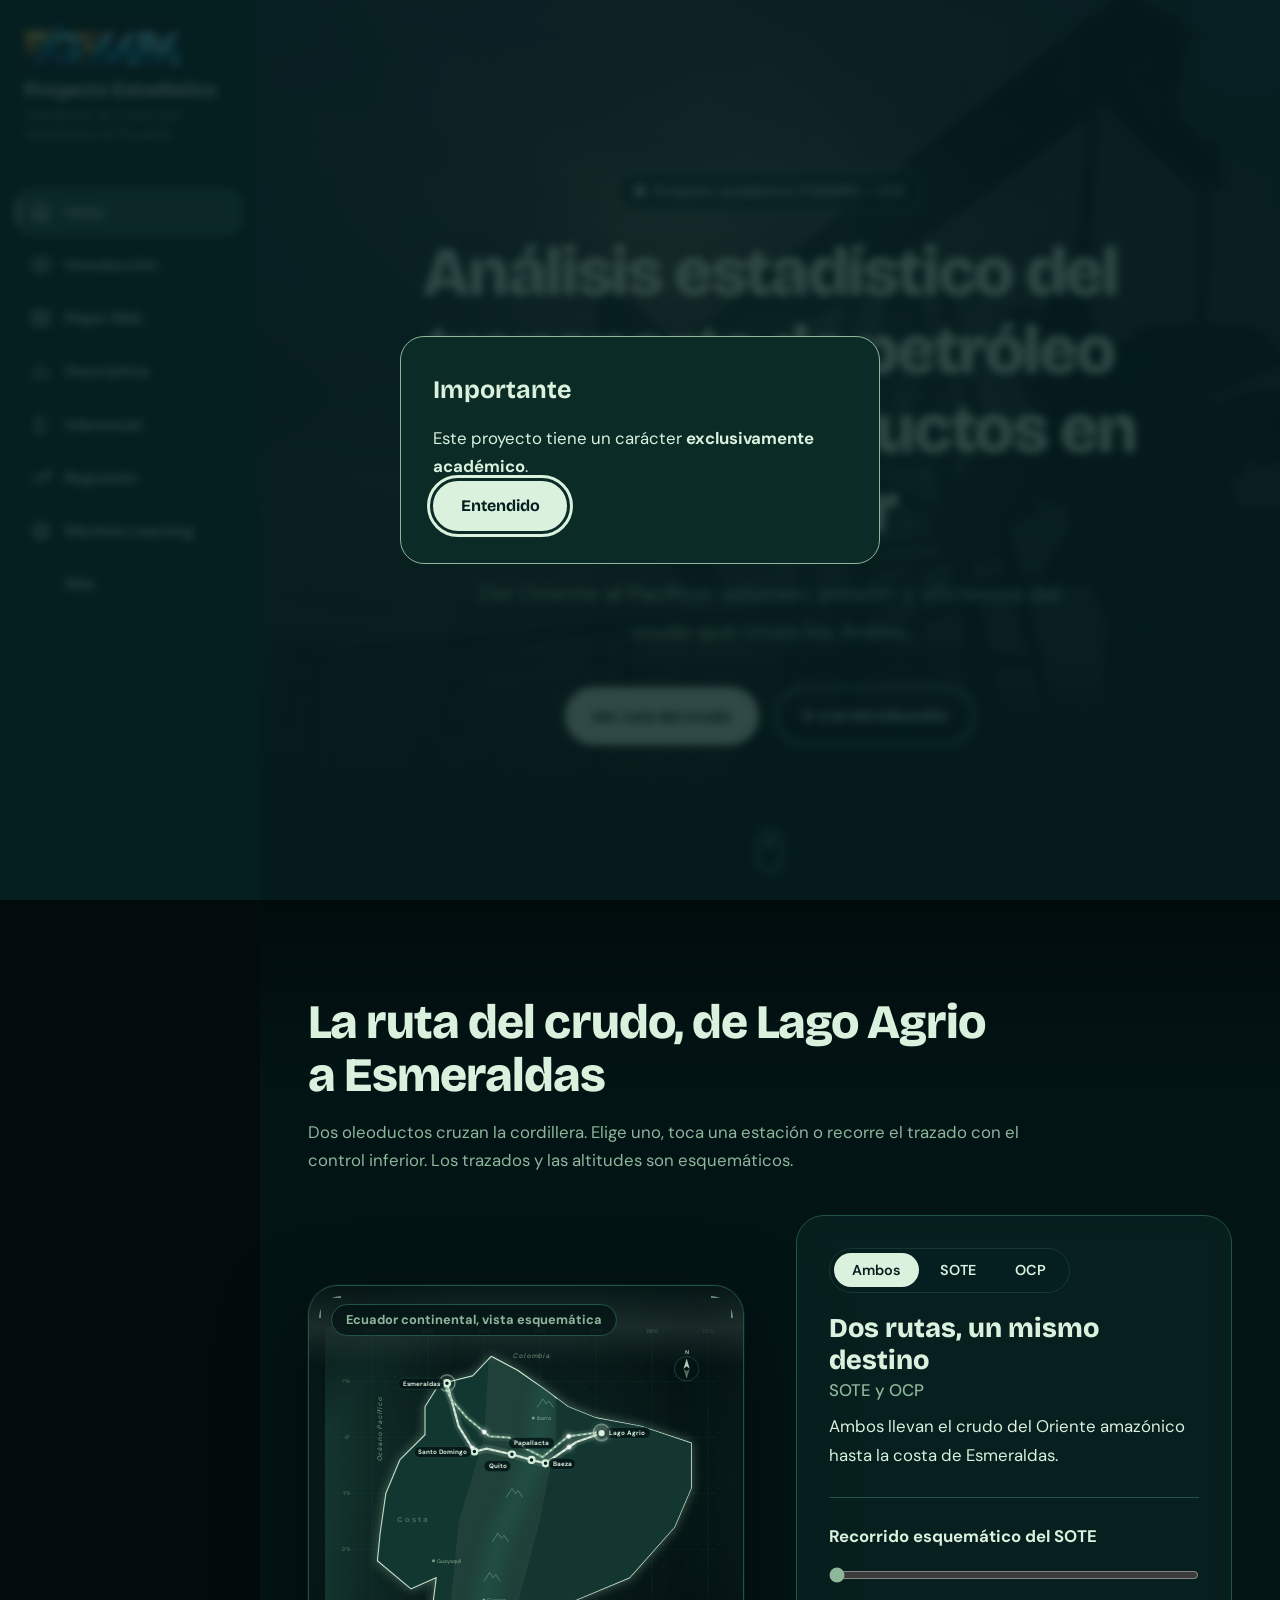
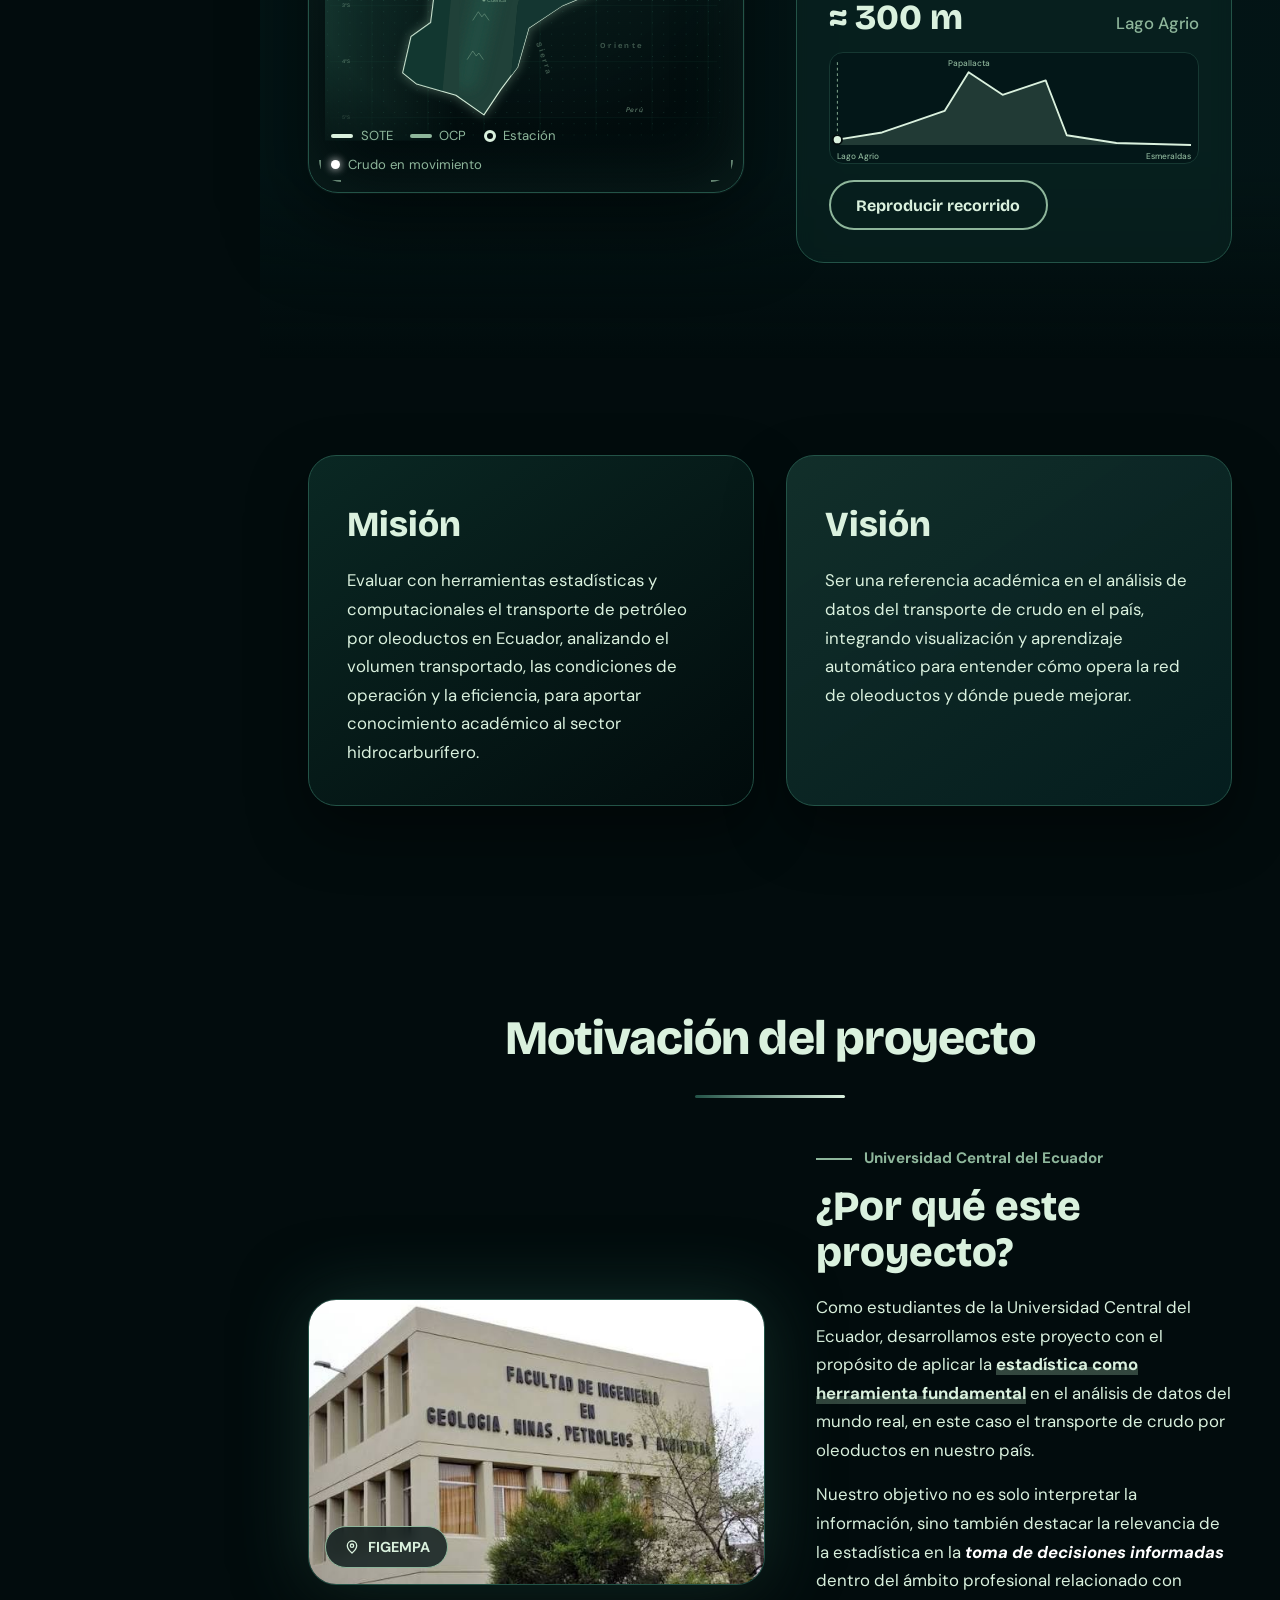
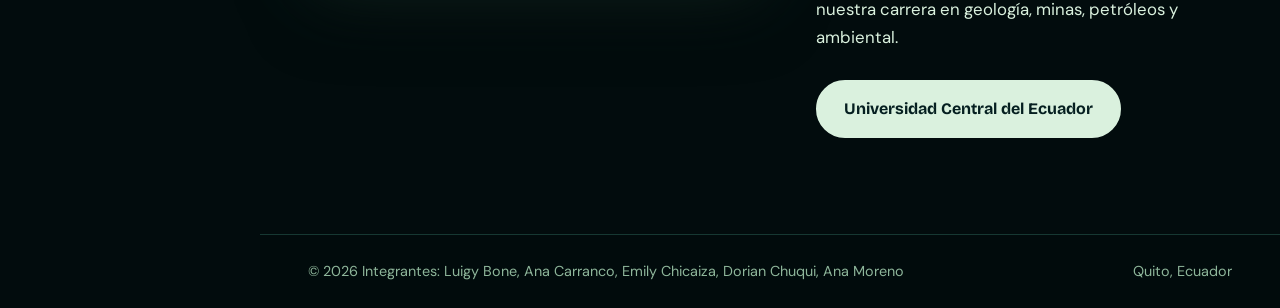
==== index.html @ d4c5c55a "Initial commit" ====
<!DOCTYPE html>
<html lang="es">
<head>
<meta charset="UTF-8">
<meta name="viewport" content="width=device-width, initial-scale=1">
<title>Análisis estadístico del transporte de petróleo mediante oleoductos en Ecuador</title>
<link rel="preconnect" href="https://fonts.googleapis.com">
<link rel="preconnect" href="https://fonts.gstatic.com" crossorigin>
<link href="https://fonts.googleapis.com/css2?family=Bricolage+Grotesque:opsz,wght@12..96,500..800&family=DM+Sans:wght@400;500;700&display=swap" rel="stylesheet">
<link rel="stylesheet" href="estilos.css">
</head>
<body>
<div class="prog" id="prog"></div>
<div class="aurora" aria-hidden="true"><i></i><i></i><i></i></div>
<canvas id="fx" aria-hidden="true"></canvas>

<dialog id="aviso">
  <h2>Importante</h2>
  <p>Este proyecto tiene un carácter <strong>exclusivamente académico</strong>.</p>
  <button type="button" class="btn" id="aviso-ok">Entendido</button>
</dialog>

<dialog id="fuentes">
  <h2>Fuentes de datos</h2>
  <ul>
    <li><a href="https://www.eppetroecuador.ec/wp-content/uploads/downloads/2026/01/INFORME-ESTADISTICO-MENSUAL-DICIEMBRE-2025-1.pdf" target="_blank" rel="noopener">EP Petroecuador: informe estadístico mensual, diciembre 2025</a></li>
    <li><a href="https://contenido.bce.fin.ec/documentos/Estadisticas/Hidrocarburos/ASP202504.pdf" target="_blank" rel="noopener">Banco Central del Ecuador: estadísticas de hidrocarburos</a></li>
    <li><a href="https://www.ocpecuador.com/servicios/transporte-de-crudo-pesado/" target="_blank" rel="noopener">OCP Ecuador: transporte de crudo pesado</a></li>
    <li><a href="https://www.ocpecuador.com/" target="_blank" rel="noopener">OCP Ecuador: sitio oficial</a></li>
  </ul>
  <button type="button" class="btn" id="fuentes-ok">Cerrar</button>
</dialog>

<button class="burger" id="burger" aria-expanded="false" aria-controls="side">Menú</button>

<aside class="side" id="side">
  <a class="brand" href="#inicio">
    <img src="img/logofigempa.avif" alt="Logo FIGEMPA" onerror="this.remove()">
    <strong>Proyecto Estadístico</strong>
    <small>Transporte de crudo por oleoductos en Ecuador</small>
  </a>
  <nav aria-label="Principal">
    <ul>
      <li><a href="#inicio" data-route="inicio">Inicio</a></li>
      <li><a href="#introduccion" data-route="introduccion">Introducción</a></li>
      <li><a href="#mapa" data-route="mapa">Mapa Web</a></li>
      <li><a href="#descriptiva" data-route="descriptiva">Descriptiva</a></li>
      <li><a href="#inferencial" data-route="inferencial">Inferencial</a></li>
      <li><a href="#regresion" data-route="regresion">Regresión</a></li>
      <li><a href="#ml" data-route="ml">Machine Learning</a></li>
      <li class="more">
        <button type="button" id="more-btn" aria-expanded="false" aria-controls="more-list">Más</button>
        <ul id="more-list" hidden>
          <li><a href="#nosotros" data-route="nosotros">Nosotros</a></li>
          <li><a href="#herramientas" data-route="herramientas">Herramientas Usadas</a></li>
          <li><a href="#conclusiones" data-route="conclusiones">Conclusiones</a></li>
        </ul>
      </li>
    </ul>
  </nav>
</aside>

<main>

<section class="view" id="inicio">
  <header class="hero" id="hero">
    <div class="bg" id="bg"></div>
    <div class="glow"></div>
    <div class="hero-in">
      <span class="badge"><i></i>Proyecto académico FIGEMPA – UCE</span>
      <h1 id="titulo">Análisis estadístico del transporte de petróleo mediante oleoductos en Ecuador</h1>
      <p class="deck">Del Oriente al Pacífico: volumen, presión y eficiencia del crudo que cruza los Andes.</p>
      <div class="ctas">
        <button type="button" class="btn" data-go="ruta">Ver ruta del crudo</button>
        <a class="btn ghost" href="#introduccion">Ir a la introducción</a>
      </div>
    </div>
    <span class="scroll" aria-hidden="true"></span>
  </header>

  <section class="ruta" id="ruta">
    <div class="ruta-in">
      <div class="rv">
        <h2>La ruta del crudo, de Lago Agrio a Esmeraldas</h2>
        <p class="lead">Dos oleoductos cruzan la cordillera. Elige uno, toca una estación o recorre el trazado con el control inferior. Los trazados y las altitudes son esquemáticos.</p>
      </div>
      <div class="ruta-grid">
        <div class="mapa" id="mapa-box"></div>
        <div class="panel rv">
          <div class="modos" role="group" aria-label="Oleoducto">
            <button type="button" data-modo="todos" aria-pressed="true">Ambos</button>
            <button type="button" data-modo="sote" aria-pressed="false">SOTE</button>
            <button type="button" data-modo="ocp" aria-pressed="false">OCP</button>
          </div>
          <h3 id="p-tit">Dos rutas, un mismo destino</h3>
          <p class="sub" id="p-sub">SOTE y OCP</p>
          <p id="p-txt">Ambos llevan el crudo del Oriente amazónico hasta la costa de Esmeraldas.</p>
          <div class="rec">
            <label for="rec">Recorrido esquemático del SOTE</label>
            <input type="range" id="rec" min="0" max="1000" value="0">
            <div class="lect"><output id="alt">≈ 300 m</output><span id="lugar">Lago Agrio</span></div>
            <svg id="perfil" viewBox="0 0 400 120" role="img" aria-label="Perfil de altitud esquemático del SOTE"></svg>
            
            <button type="button" class="btn ghost" id="play">Reproducir recorrido</button>
          </div>
        </div>
      </div>
    </div>
  </section>

  <section class="mvband">
    <div class="mv">
      <article class="tilt rv" style="--d:0ms">
        <h2>Misión</h2>
        <p>Evaluar con herramientas estadísticas y computacionales el transporte de petróleo por oleoductos en Ecuador, analizando el volumen transportado, las condiciones de operación y la eficiencia, para aportar conocimiento académico al sector hidrocarburífero.</p>
      </article>
      <article class="tilt rv" style="--d:150ms">
        <h2>Visión</h2>
        <p>Ser una referencia académica en el análisis de datos del transporte de crudo en el país, integrando visualización y aprendizaje automático para entender cómo opera la red de oleoductos y dónde puede mejorar.</p>
      </article>
    </div>
  </section>

  <section class="motiv" id="motivacion">
    <h2 class="centro rv">Motivación del proyecto</h2>
    <div class="motiv-grid">
      <figure class="foto rv">
        <img src="img/universidad.jpg" alt="Facultad de Ingeniería en Geología, Minas, Petróleos y Ambiental de la Universidad Central del Ecuador" loading="lazy">
        <figcaption><svg viewBox="0 0 24 24" aria-hidden="true"><path d="M12 21s-7-6.2-7-11a7 7 0 0114 0c0 4.8-7 11-7 11z"/><circle cx="12" cy="10" r="2.5"/></svg>FIGEMPA</figcaption>
      </figure>
      <div class="motiv-txt rv" style="--d:150ms">
        <p class="eyebrow">Universidad Central del Ecuador</p>
        <h3>¿Por qué este proyecto?</h3>
        <p>Como estudiantes de la Universidad Central del Ecuador, desarrollamos este proyecto con el propósito de aplicar la <strong>estadística como herramienta fundamental</strong> en el análisis de datos del mundo real, en este caso el transporte de crudo por oleoductos en nuestro país.</p>
        <p>Nuestro objetivo no es solo interpretar la información, sino también destacar la relevancia de la estadística en la <em>toma de decisiones informadas</em> dentro del ámbito profesional relacionado con nuestra carrera en geología, minas, petróleos y ambiental.</p>
        <a class="btn" href="https://www.uce.edu.ec/" target="_blank" rel="noopener">Universidad Central del Ecuador</a>
      </div>
    </div>
  </section>
</section>

<section class="view intro" id="introduccion" hidden>
  <div class="orb o1"></div><div class="orb o2"></div>
  <div class="intro-in">
    <h2 class="titulo rv">Introducción</h2>

    <article class="glass rv">
      <h3>Planteamiento del problema</h3>
      <p>El análisis estadístico del transporte de petróleo en Ecuador permite evaluar el volumen transportado, las condiciones de operación y la eficiencia de los oleoductos SOTE y OCP. Sin embargo, la información publicada por EP Petroecuador, el Banco Central del Ecuador y OCP Ecuador se encuentra dispersa, lo que dificulta su comparación. Por ello, se analizarán variables como caudal, presión, temperatura, distancia, consumo energético y pérdidas estimadas para comprender el comportamiento del transporte de crudo.</p>
      <button type="button" class="btn" id="ver-fuentes">Ver fuentes de datos</button>
    </article>

    <div class="borde rv">
      <article class="general">
        <h3>Objetivo general</h3>
        <p>Aplicar herramientas estadísticas y de Machine Learning para evaluar el transporte de petróleo mediante oleoductos en Ecuador, a partir de datos de volumen, operación y eficiencia, mediante herramientas computacionales.</p>
      </article>
    </div>

    <article class="esp">
      <h3 class="rv">Objetivos específicos</h3>
      <ol>
        <li class="rv" style="--d:0ms">Conocer la situación actual del transporte de crudo por oleoductos en Ecuador, a través de sus características más importantes y medidas estadísticas.</li>
        <li class="rv" style="--d:120ms">Emplear un modelo de probabilidad para establecer conclusiones sobre el volumen transportado y las condiciones de operación a partir de los resultados de la muestra.</li>
        <li class="rv" style="--d:240ms">Deducir relaciones entre las variables del transporte por oleoducto, como caudal, presión, temperatura, consumo energético y pérdidas, con el fin de realizar estimaciones.</li>
      </ol>
    </article>
  </div>
</section>

<section class="view desc" id="descriptiva" hidden>
  <div class="desc-in">
    <header class="rv">
      <h2 class="titulo">Conceptos básicos</h2>
    </header>

    <div class="cc-grid">
      <article class="cc rv" style="--d:0ms">
        <span class="ico"><svg viewBox="0 0 24 24" aria-hidden="true"><circle cx="12" cy="12" r="9"/><path d="M3 12h18M12 3c3 3 3 15 0 18M12 3c-3 3-3 15 0 18"/></svg></span>
        <h3>Población</h3>
        <p>Todos los registros diarios de operación de los tramos de los oleoductos SOTE y OCP incluidos en la base de datos, entre 2015 y 2025.</p>
        <div class="plato"><span class="et">Simbólico</span>
          <p class="mat"><i>N</i> = 10 000 registros</p>
          <p class="o">o</p>
          <p class="mat"><i>P</i> = { <i>x</i><sub>1</sub>, <i>x</i><sub>2</sub>, <i>x</i><sub>3</sub>, …, <i>x</i><sub>10 000</sub> }</p>
          <p class="nota">donde <i>x</i><sub>i</sub> representa cada registro de la base.</p></div>
      </article>

      <article class="cc rv" style="--d:120ms">
        <span class="ico"><svg viewBox="0 0 24 24" aria-hidden="true"><path d="M3 4h18l-7 8v6l-4 2v-8z"/></svg></span>
        <h3>Muestra</h3>
        <p>Conjunto de registros utilizados para el análisis. Se extrae con muestreo aleatorio estratificado, con un estrato por tramo y afijación proporcional.</p>
        <div class="plato"><span class="et">Simbólico</span>
          <p class="mat"><i>n</i><sub>0</sub> = <i>Z</i>² · <i>p</i> · <i>q</i> / <i>e</i>² = 384,2</p>
          <p class="mat"><i>n</i> = <i>n</i><sub>0</sub> / (1 + (<i>n</i><sub>0</sub> − 1) / <i>N</i>) = 370</p>
          <p class="o">o</p>
          <p class="mat"><i>M</i> = { <i>x</i><sub>1</sub>, <i>x</i><sub>2</sub>, <i>x</i><sub>3</sub>, …, <i>x</i><sub>370</sub> }</p>
          <p class="nota">con 95 % de confianza, 5 % de error y <i>p</i> = 0,5.</p></div>
      </article>

      <article class="cc rv" style="--d:240ms">
        <span class="ico"><svg viewBox="0 0 24 24" aria-hidden="true"><circle cx="12" cy="12" r="9"/><circle cx="12" cy="12" r="3" fill="currentColor"/></svg></span>
        <h3>Individuo</h3>
        <p>Cada registro de la base: un día de operación de un tramo de oleoducto, descrito por 19 variables como caudal, presión, temperatura y pérdidas.</p>
        <div class="plato"><span class="et">Simbólico</span>
          <p class="mat"><i>x</i><sub>i</sub></p>
          <p class="nota">donde <i>i</i> = 1, 2, 3, …, <i>N</i></p></div>
      </article>

      <article class="cc caso rv">
        <div>
          <span class="ico"><svg viewBox="0 0 24 24" aria-hidden="true"><rect x="5" y="4" width="14" height="17" rx="2"/><path d="M9 4V3h6v1M9 11h6M9 15h6"/></svg></span>
          <h3>Caso de estudio</h3>
          <p>Análisis estadístico del transporte de crudo por los oleoductos SOTE y OCP, considerando sus variables de operación, de ubicación y temporales.</p>
        </div>
        <div class="plato"><span class="et">Simbólico</span>
          <p class="mat">CE = <i>f</i>(Oleoducto, Tramo, Caudal, Presión, Temperatura, Fecha)</p>
          <p class="o">o de forma más simple</p>
          <p class="mat">CE = Análisis del transporte de crudo por oleoductos</p></div>
      </article>
    </div>

          <section class="tv-wrap rv" id="tabla-variables">
      <h3>Tabla de variables</h3>
      <p class="tv-sub">Variables de la base de datos, con su tipo, dominio, rango, unidad y escala de medición.</p>
      <div class="tv-tools">
        <input type="search" id="tv-q" placeholder="Buscar en la tabla…" aria-label="Buscar en la tabla de variables">
        <div class="seg" role="group" aria-label="Filtrar por tipo de variable">
          <button type="button" data-tv="todas" aria-pressed="true">Todas</button>
          <button type="button" data-tv="cual" aria-pressed="false">Cualitativas</button>
          <button type="button" data-tv="cuan" aria-pressed="false">Cuantitativas</button>
        </div>
        <output id="tv-n" aria-live="polite">21 variables</output>
      </div>
      <div class="tv-scroll" tabindex="0" role="region" aria-label="Tabla de variables; se desplaza horizontalmente">
        <table class="tv">
          <thead><tr><th scope="col" style="min-width:160px">NOMBRE ORIGINAL</th><th scope="col" style="min-width:170px">NOMBRE CORTO</th><th scope="col" style="min-width:160px">NOMBRE EN R</th><th scope="col" style="min-width:330px">DESCRIPCIÓN</th><th scope="col" style="min-width:120px">TIPO DE VARIABLE</th><th scope="col" style="min-width:100px">SUBTIPO</th><th scope="col" style="min-width:270px">DOMINIO</th><th scope="col" style="min-width:270px">RANGO</th><th scope="col" style="min-width:230px">INSTRUMENTO DE MEDIDA</th><th scope="col" style="min-width:190px">UNIDAD DE MEDIDA</th><th scope="col" style="min-width:120px">ESCALA DE MEDICIÓN</th><th scope="col" style="min-width:120px">VARIABLE ESTADISTICA</th><th scope="col" style="min-width:340px">JUSTIFICACIÓN</th></tr></thead>
          <tbody>
<tr data-t="cual"><th scope="row" class="c0">ID_registro</th><td class="ctr">ID_Registro</td><td class="ctr">id_registro</td><td>Código identificador único asignado a cada registro diario de operación de un tramo de oleoducto.</td><td class="ctr"><span class="chip cual">Cualitativa</span></td><td class="ctr">Nominal</td><td class="mat">D={x/x es un código alfanumérico único ˆ x ϵ EC-PIPE-#####}</td><td class="mat">R={x/x ϵ Hoja de datos[ID_registro]} (10 000 registros)</td><td class="ctr">Registro administrativo de la base</td><td class="ctr">_</td><td class="ctr">Nominal</td><td class="ctr"><span class="chip no">False</span></td><td>Únicamente permite identificar cada registro de forma individual, no aporta información estadística por sí sola.</td></tr>
<tr data-t="cuan"><th scope="row" class="c0">Fecha</th><td class="ctr">Fecha</td><td class="ctr">fecha</td><td>Día calendario al que corresponde el registro de operación.</td><td class="ctr"><span class="chip cuan">Cuantitativa</span></td><td class="ctr">Discreta</td><td class="mat">D={x/x ϵ Fechas ˆ 2015-01-01 ≤ x ≤ 2025-12-31}</td><td class="mat">R={x/x ϵ D ˆ 2015-01-01 ≤ x ≤ 2025-12-28}</td><td class="ctr">Registro cronológico de la base</td><td class="ctr">Día (AAAA-MM-DD)</td><td class="ctr">Intervalo</td><td class="ctr"><span class="chip si">True</span></td><td>Permite analizar la evolución temporal del transporte de crudo entre 2015 y 2025.</td></tr>
<tr data-t="cual"><th scope="row" class="c0">Oleoducto</th><td class="ctr">Oleoducto</td><td class="ctr">oleoducto</td><td>Sistema de oleoducto al que pertenece el registro: SOTE (Sistema de Oleoducto Transecuatoriano) u OCP (Oleoducto de Crudos Pesados).</td><td class="ctr"><span class="chip cual">Cualitativa</span></td><td class="ctr">Nominal</td><td class="mat">D={SOTE, OCP}</td><td class="mat">R=D</td><td class="ctr">Registro administrativo de la base</td><td class="ctr">_</td><td class="ctr">Nominal</td><td class="ctr"><span class="chip si">True</span></td><td>Permite comparar el comportamiento de los dos sistemas de transporte, eje central del estudio.</td></tr>
<tr data-t="cual"><th scope="row" class="c0">Tramo</th><td class="ctr">Tramo</td><td class="ctr">tramo</td><td>Segmento del oleoducto, delimitado por dos estaciones, en el que se registra la operación.</td><td class="ctr"><span class="chip cual">Cualitativa</span></td><td class="ctr">Nominal</td><td class="mat">D={x/x ϵ Tramos de los oleoductos SOTE y OCP}</td><td class="mat">R={x/x ϵ Hoja de datos[Tramo]} (8 tramos)</td><td class="ctr">Registro administrativo de la base</td><td class="ctr">_</td><td class="ctr">Nominal</td><td class="ctr"><span class="chip si">True</span></td><td>Permite analizar la operación por segmento y definir los estratos del muestreo.</td></tr>
<tr data-t="cuan"><th scope="row" class="c0">Distancia_tramo_km</th><td class="ctr">Distancia_Tramo</td><td class="ctr">distancia_tramo</td><td>Longitud del tramo de oleoducto en el que se registra la operación.</td><td class="ctr"><span class="chip cuan">Cuantitativa</span></td><td class="ctr">Continua</td><td class="mat">D={x/x ϵ ℝ ˆ x &gt; 0}</td><td class="mat">R={x/x ϵ D ˆ 55 ≤ x ≤ 220}</td><td class="ctr">Catálogo de tramos (dato simulado)</td><td class="ctr">Kilómetros (km)</td><td class="ctr">Razón</td><td class="ctr"><span class="chip si">True</span></td><td>Permite relacionar la longitud del tramo con el consumo energético, las pérdidas y las condiciones de operación. Toma solo 8 valores, uno por tramo.</td></tr>
<tr data-t="cuan"><th scope="row" class="c0">Caudal_barriles_dia</th><td class="ctr">Caudal_Diario</td><td class="ctr">caudal_diario</td><td>Volumen de crudo que circula por el tramo en un día de operación continua (24 h).</td><td class="ctr"><span class="chip cuan">Cuantitativa</span></td><td class="ctr">Continua</td><td class="mat">D={x/x ϵ ℝ ˆ x ≥ 0}</td><td class="mat">R={x/x ϵ D ˆ 88 713.69 ≤ x ≤ 492 006.12}</td><td class="ctr">Medidor de flujo (dato simulado)</td><td class="ctr">Barriles por día (bbl/día)</td><td class="ctr">Razón</td><td class="ctr"><span class="chip si">True</span></td><td>Variable central del estudio: permite estimar el volumen transportado y comparar la capacidad de cada tramo.</td></tr>
<tr data-t="cuan"><th scope="row" class="c0">Presion_operacion_psi</th><td class="ctr">Presión_Operación</td><td class="ctr">presion_operacion</td><td>Presión a la que opera el tramo durante el día.</td><td class="ctr"><span class="chip cuan">Cuantitativa</span></td><td class="ctr">Continua</td><td class="mat">D={x/x ϵ ℝ ˆ x ≥ 0}</td><td class="mat">R={x/x ϵ D ˆ 472.72 ≤ x ≤ 1 436.09}</td><td class="ctr">Transmisor de presión (dato simulado)</td><td class="ctr">Libras por pulgada cuadrada (psi)</td><td class="ctr">Razón</td><td class="ctr"><span class="chip si">True</span></td><td>Condición de operación clave para evaluar el esfuerzo del sistema y su relación con las pérdidas y el consumo energético.</td></tr>
<tr data-t="cuan"><th scope="row" class="c0">Temperatura_C</th><td class="ctr">Temperatura</td><td class="ctr">temperatura</td><td>Temperatura del crudo durante el transporte en el tramo.</td><td class="ctr"><span class="chip cuan">Cuantitativa</span></td><td class="ctr">Continua</td><td class="mat">D={x/x ϵ ℝ ˆ x &gt; -273.15}</td><td class="mat">R={x/x ϵ D ˆ 17.98 ≤ x ≤ 54.91}</td><td class="ctr">Sensor de temperatura (dato simulado)</td><td class="ctr">Grados Celsius (°C)</td><td class="ctr">Intervalo</td><td class="ctr"><span class="chip si">True</span></td><td>Afecta la viscosidad del crudo y, con ello, la presión y la energía requeridas para bombearlo.</td></tr>
<tr data-t="cuan"><th scope="row" class="c0">Volumen_transportado_barriles</th><td class="ctr">Volumen_Transportado</td><td class="ctr">volumen_transportado</td><td>Volumen de crudo transportado en el día, calculado como caudal × horas de operación / 24.</td><td class="ctr"><span class="chip cuan">Cuantitativa</span></td><td class="ctr">Continua</td><td class="mat">D={x/x ϵ ℝ ˆ x ≥ 0}</td><td class="mat">R={x/x ϵ D ˆ 87 999.44 ≤ x ≤ 481 882.17}</td><td class="ctr">Cálculo a partir de caudal y horas de operación (dato simulado)</td><td class="ctr">Barriles (bbl)</td><td class="ctr">Razón</td><td class="ctr"><span class="chip si">True</span></td><td>Mide la cantidad de crudo movida por cada tramo; al derivarse del caudal, se espera una fuerte relación entre ambos.</td></tr>
<tr data-t="cuan"><th scope="row" class="c0">Horas_operacion_dia</th><td class="ctr">Horas_Operación</td><td class="ctr">horas_operacion</td><td>Horas del día en las que el tramo estuvo operando.</td><td class="ctr"><span class="chip cuan">Cuantitativa</span></td><td class="ctr">Continua</td><td class="mat">D={x/x ϵ ℝ ˆ 0 ≤ x ≤ 24}</td><td class="mat">R={x/x ϵ D ˆ 16.61 ≤ x ≤ 24.00}</td><td class="ctr">Registro de operación (dato simulado)</td><td class="ctr">Horas (h)</td><td class="ctr">Razón</td><td class="ctr"><span class="chip si">True</span></td><td>Permite medir la disponibilidad del tramo y su efecto sobre el volumen transportado.</td></tr>
<tr data-t="cuan"><th scope="row" class="c0">Horas_interrupcion_dia</th><td class="ctr">Horas_Interrupción</td><td class="ctr">horas_interrupcion</td><td>Horas del día en las que el tramo estuvo detenido o interrumpido.</td><td class="ctr"><span class="chip cuan">Cuantitativa</span></td><td class="ctr">Continua</td><td class="mat">D={x/x ϵ ℝ ˆ 0 ≤ x ≤ 24}</td><td class="mat">R={x/x ϵ D ˆ 0.00 ≤ x ≤ 7.39}</td><td class="ctr">Registro de operación (dato simulado)</td><td class="ctr">Horas (h)</td><td class="ctr">Razón</td><td class="ctr"><span class="chip si">True</span></td><td>Permite identificar interrupciones y analizar su relación con el mantenimiento y la eficiencia.</td></tr>
<tr data-t="cuan"><th scope="row" class="c0">Consumo_energetico_estimado_kWh</th><td class="ctr">Consumo_Energético</td><td class="ctr">consumo_energetico</td><td>Energía eléctrica estimada que consume el tramo en el día para bombear el crudo.</td><td class="ctr"><span class="chip cuan">Cuantitativa</span></td><td class="ctr">Continua</td><td class="mat">D={x/x ϵ ℝ ˆ x ≥ 0}</td><td class="mat">R={x/x ϵ D ˆ 49.19 ≤ x ≤ 1 179.47}</td><td class="ctr">Medidor de energía (dato simulado)</td><td class="ctr">Kilovatios hora (kWh)</td><td class="ctr">Razón</td><td class="ctr"><span class="chip si">True</span></td><td>Permite evaluar la eficiencia energética del transporte y compararla entre tramos y oleoductos.</td></tr>
<tr data-t="cuan"><th scope="row" class="c0">Perdida_estimada_pct</th><td class="ctr">Pérdida_Porcentaje</td><td class="ctr">perdida_porcentaje</td><td>Porcentaje estimado del volumen transportado que se pierde en el tramo.</td><td class="ctr"><span class="chip cuan">Cuantitativa</span></td><td class="ctr">Continua</td><td class="mat">D={x/x ϵ ℝ ˆ 0 ≤ x ≤ 100}</td><td class="mat">R={x/x ϵ D ˆ 0.005 ≤ x ≤ 0.2095}</td><td class="ctr">Balance de volúmenes (dato simulado)</td><td class="ctr">Porcentaje (%)</td><td class="ctr">Razón</td><td class="ctr"><span class="chip si">True</span></td><td>Permite comparar el nivel de pérdidas entre tramos independientemente del volumen movido.</td></tr>
<tr data-t="cuan"><th scope="row" class="c0">Perdida_estimada_barriles</th><td class="ctr">Pérdida_Barriles</td><td class="ctr">perdida_barriles</td><td>Volumen estimado de crudo perdido en el día, calculado como volumen transportado × porcentaje de pérdida / 100.</td><td class="ctr"><span class="chip cuan">Cuantitativa</span></td><td class="ctr">Continua</td><td class="mat">D={x/x ϵ ℝ ˆ x ≥ 0}</td><td class="mat">R={x/x ϵ D ˆ 5.55 ≤ x ≤ 754.08}</td><td class="ctr">Cálculo a partir del volumen y el porcentaje de pérdida (dato simulado)</td><td class="ctr">Barriles (bbl)</td><td class="ctr">Razón</td><td class="ctr"><span class="chip si">True</span></td><td>Cuantifica el impacto de las pérdidas en barriles; al ser derivada, depende del volumen y del porcentaje de pérdida.</td></tr>
<tr data-t="cuan"><th scope="row" class="c0">Volumen_entregado_estimado_barriles</th><td class="ctr">Volumen_Entregado</td><td class="ctr">volumen_entregado</td><td>Volumen estimado de crudo que llega al destino, calculado como volumen transportado − pérdida estimada.</td><td class="ctr"><span class="chip cuan">Cuantitativa</span></td><td class="ctr">Continua</td><td class="mat">D={x/x ϵ ℝ ˆ x ≥ 0}</td><td class="mat">R={x/x ϵ D ˆ 87 926.92 ≤ x ≤ 481 511.29}</td><td class="ctr">Cálculo a partir del volumen y las pérdidas (dato simulado)</td><td class="ctr">Barriles (bbl)</td><td class="ctr">Razón</td><td class="ctr"><span class="chip si">True</span></td><td>Representa el resultado útil del transporte y permite estimar la eficiencia de entrega.</td></tr>
<tr data-t="cuan"><th scope="row" class="c0">Gravedad_API_crudo</th><td class="ctr">Gravedad_API</td><td class="ctr">gravedad_api</td><td>Medida de la densidad del crudo transportado respecto del agua; a menor valor, más pesado es el crudo.</td><td class="ctr"><span class="chip cuan">Cuantitativa</span></td><td class="ctr">Continua</td><td class="mat">D={x/x ϵ ℝ ˆ x &gt; 0}</td><td class="mat">R={x/x ϵ D ˆ 11.22 ≤ x ≤ 33.54}</td><td class="ctr">Densímetro (dato simulado)</td><td class="ctr">Grados API (°API)</td><td class="ctr">Intervalo</td><td class="ctr"><span class="chip si">True</span></td><td>Permite diferenciar crudos livianos y pesados y analizar su efecto en la presión y el consumo energético.</td></tr>
<tr data-t="cual"><th scope="row" class="c0">Mantenimiento</th><td class="ctr">Tipo_Mantenimiento</td><td class="ctr">tipo_mantenimiento</td><td>Tipo de mantenimiento realizado en el tramo durante el día, ordenado según el grado de intervención: sin mantenimiento, preventivo (planificado) y correctivo (por falla).</td><td class="ctr"><span class="chip cual">Cualitativa</span></td><td class="ctr">Ordinal</td><td class="mat">D={No &lt; Preventivo &lt; Correctivo}</td><td class="mat">R=D</td><td class="ctr">Registro de mantenimiento (dato simulado)</td><td class="ctr">_</td><td class="ctr">Ordinal</td><td class="ctr"><span class="chip si">True</span></td><td>Permite relacionar las intervenciones de mantenimiento con las interrupciones y la eficiencia. Se ordena de menor a mayor intervención (No &lt; Preventivo &lt; Correctivo).</td></tr>
<tr data-t="cuan"><th scope="row" class="c0">Incidentes_reportados_simulados</th><td class="ctr">Incidentes</td><td class="ctr">incidentes</td><td>Número de incidentes reportados en el tramo durante el día.</td><td class="ctr"><span class="chip cuan">Cuantitativa</span></td><td class="ctr">Discreta</td><td class="mat">D={x/x ϵ N ˆ x ≥ 0}</td><td class="mat">R={x/x ϵ D ˆ 0 ≤ x ≤ 2}</td><td class="ctr">Registro de incidentes (dato simulado)</td><td class="ctr">Incidentes por registro</td><td class="ctr">Razón</td><td class="ctr"><span class="chip si">True</span></td><td>Permite analizar la frecuencia de incidentes y su relación con la presión, la temperatura y el mantenimiento.</td></tr>
<tr data-t="cuan"><th scope="row" class="c0">Eficiencia_operativa_estimada_pct</th><td class="ctr">Eficiencia_Operativa</td><td class="ctr">eficiencia_operativa</td><td>Indicador no oficial de eficiencia que considera las horas de operación y las pérdidas.</td><td class="ctr"><span class="chip cuan">Cuantitativa</span></td><td class="ctr">Continua</td><td class="mat">D={x/x ϵ ℝ ˆ 0 ≤ x ≤ 100}</td><td class="mat">R={x/x ϵ D ˆ 69.09 ≤ x ≤ 100.00}</td><td class="ctr">Cálculo a partir de horas de operación y pérdidas (dato simulado)</td><td class="ctr">Porcentaje (%)</td><td class="ctr">Razón</td><td class="ctr"><span class="chip si">True</span></td><td>Resume el desempeño de cada tramo en una sola medida y sirve como variable respuesta en modelos de regresión.</td></tr>
<tr data-t="cual"><th scope="row" class="c0">Estado_operacion</th><td class="ctr">Estado_Operación</td><td class="ctr">estado_operacion</td><td>Condición general de funcionamiento del tramo en el día.</td><td class="ctr"><span class="chip cual">Cualitativa</span></td><td class="ctr">Nominal</td><td class="mat">D={Operativo, Intermitente}</td><td class="mat">R=D</td><td class="ctr">Registro de operación (dato simulado)</td><td class="ctr">_</td><td class="ctr">Nominal</td><td class="ctr"><span class="chip si">True</span></td><td>Permite comparar la proporción de días con operación normal frente a intermitente.</td></tr>
          <tr data-t="cual"><th scope="row" class="c0">Clase_Gravedad_API</th><td class="ctr">Clase_API</td><td class="ctr">clase_api</td><td>Clase del crudo según su gravedad API: Pesado (menos de 22,3 °API), Mediano (de 22,3 a menos de 31,1 °API) y Liviano (31,1 °API o más). Variable derivada de Gravedad_API_crudo.</td><td class="ctr"><span class="chip cual">Cualitativa</span></td><td class="ctr">Ordinal</td><td class="mat">D={Pesado &lt; Mediano &lt; Liviano}</td><td class="mat">R=D</td><td class="ctr">Cálculo a partir de Gravedad_API_crudo (dato simulado)</td><td class="ctr">_</td><td class="ctr">Ordinal</td><td class="ctr"><span class="chip si">True</span></td><td>Agrupa la gravedad API en clases de uso común en la industria, lo que permite comparar crudos pesados, medianos y livianos y su efecto en la presión y el consumo energético.</td></tr>
          </tbody>
        </table>
        <p class="tv-vacio" id="tv-vacio" hidden>Ninguna variable coincide con la búsqueda.</p>
      </div>
    </section>
  </div>
</section>

<section class="view obra" id="construccion" hidden>
  <div class="obra-in">
    <div class="franja" aria-hidden="true"></div>
    <h2 class="titulo">En construcción</h2>
    <p>La sección «<span id="c-nombre"></span>» se publicará cuando avance el análisis.</p>
    <a class="btn" href="#inicio">Volver al inicio</a>
  </div>
</section>

<footer>
  <p>© 2026 Integrantes: Luigy Bone, Ana Carranco, Emily Chicaiza, Dorian Chuqui, Ana Moreno</p>
  <p>Quito, Ecuador</p>
</footer>
</main>

<script src="script.js"></script>
</body>
</html>
---- estilos.css ----
:root{--c0:#051f20;--c1:#0b2b26;--c2:#163832;--c3:#235347;--c4:#8eb69b;--c5:#daf1de;--side:260px}
*{box-sizing:border-box;margin:0;padding:0}
html{scroll-behavior:smooth}
body{background:var(--c0);color:var(--c5);font:400 1.05rem/1.7 "DM Sans",system-ui,sans-serif}
[hidden]{display:none!important}
h1,h2,h3,.btn,.brand strong{font-family:"Bricolage Grotesque","DM Sans",sans-serif}
a{color:var(--c4)}
:focus-visible{outline:3px solid var(--c5);outline-offset:3px}
.prog{position:fixed;top:0;left:0;right:0;height:3px;background:var(--c4);transform:scaleX(0);transform-origin:left;z-index:60}
main{margin-left:var(--side)}

.side{position:fixed;inset:0 auto 0 0;width:var(--side);background:var(--c0);border-right:1px solid var(--c2);padding:1.5rem 1rem;display:flex;flex-direction:column;gap:1.5rem;overflow-y:auto;z-index:50;transition:transform .35s ease}
.brand{display:block;text-decoration:none;color:var(--c5);padding:0 .5rem 1.25rem;border-bottom:1px solid var(--c2)}
.brand img{display:block;height:42px;width:auto}
.brand strong{display:block;margin-top:.75rem;font-size:1.2rem;line-height:1.2}
.brand small{color:var(--c4);font-size:.85rem;line-height:1.4;display:block;margin-top:.25rem}
nav ul{list-style:none;display:grid;gap:.35rem}
nav a,.more>button{display:flex;align-items:center;gap:.8rem;width:100%;padding:.8rem .9rem;border-radius:14px;color:var(--c5);text-decoration:none;font:600 .95rem "DM Sans",sans-serif;background:none;border:0;cursor:pointer;text-align:left;position:relative;transition:background .25s,transform .25s}
nav a:hover,.more>button:hover{background:var(--c2);transform:translateX(4px)}
nav a[aria-current="page"]{background:var(--c3)}
nav a[aria-current="page"]::before{content:"";position:absolute;left:0;top:25%;bottom:25%;width:3px;border-radius:3px;background:var(--c5)}
nav svg{width:22px;height:22px;fill:none;stroke:currentColor;stroke-width:2;stroke-linecap:round;stroke-linejoin:round;flex:none}
.more ul{padding:.35rem 0 0 1.4rem}
.more>button.on{background:var(--c2)}
.burger{display:none;position:fixed;top:.75rem;left:.75rem;z-index:55;background:var(--c0);color:var(--c5);border:1px solid var(--c4);border-radius:999px;padding:.5rem 1rem;font:600 .9rem "DM Sans";cursor:pointer}

.btn{display:inline-block;border:2px solid var(--c5);background:var(--c5);color:var(--c0);padding:.85rem 1.6rem;border-radius:999px;font-weight:700;font-size:1rem;text-decoration:none;cursor:pointer;transition:transform .25s,box-shadow .25s,background .25s,color .25s}
.btn:hover{transform:translateY(-3px);box-shadow:0 10px 28px rgba(142,182,155,.45)}
.btn.ghost{background:transparent;color:var(--c5);border-color:var(--c4)}
.btn.ghost:hover{background:var(--c5);color:var(--c0)}

.hero{position:relative;min-height:100vh;display:grid;place-items:center;text-align:center;overflow:hidden;isolation:isolate}
.bg{position:absolute;inset:-6%;background:url(img/fondo.webp) center/cover;z-index:-3;animation:kb 26s ease-in-out infinite alternate;transition:transform .4s ease-out}
.hero::after{content:"";position:absolute;inset:0;z-index:-2;background:linear-gradient(180deg,rgba(5,31,32,.45),rgba(5,31,32,.62) 55%,var(--c0))}
.glow{position:absolute;inset:0;z-index:-1;pointer-events:none;background:radial-gradient(520px circle at var(--mx,50%) var(--my,40%),rgba(142,182,155,.25),transparent 60%)}
.hero-in{padding:6rem 2rem 5rem;max-width:62rem}
.badge{display:inline-flex;align-items:center;gap:.6rem;padding:.45rem 1.1rem;border:1px solid var(--c4);border-radius:999px;background:rgba(5,31,32,.55);font-size:.9rem;font-weight:500;backdrop-filter:blur(6px)}
.badge i{width:.6rem;height:.6rem;border-radius:50%;background:var(--c5);animation:ping 2s ease-out infinite}
h1{margin:1.5rem auto 0;font-weight:800;font-size:clamp(2.3rem,5.4vw,4.7rem);line-height:1.06;letter-spacing:-.02em;max-width:19ch;color:var(--c5);text-shadow:0 4px 40px rgba(5,31,32,.6)}
.w{display:inline-block;overflow:hidden;vertical-align:bottom;padding-bottom:.08em}
.w>span{display:inline-block;transform:translateY(115%);animation:up .9s cubic-bezier(.2,.8,.2,1) forwards;animation-delay:calc(var(--i)*70ms + 250ms)}
.deck{margin:1.5rem auto 0;max-width:40ch;font-size:clamp(1.1rem,2vw,1.4rem);color:var(--c4);font-weight:500;opacity:0;animation:fade 1s ease 1.4s forwards}
.ctas{display:flex;gap:1rem;justify-content:center;flex-wrap:wrap;margin-top:2.25rem;opacity:0;animation:fade 1s ease 1.7s forwards}
.scroll{position:absolute;bottom:1.75rem;left:50%;width:26px;height:42px;margin-left:-13px;border:2px solid var(--c4);border-radius:14px}
.scroll::after{content:"";position:absolute;left:50%;top:7px;width:4px;height:8px;margin-left:-2px;border-radius:2px;background:var(--c5);animation:wheel 1.8s ease-in-out infinite}

.ruta{background:var(--c1);padding:clamp(3.5rem,8vw,6rem) clamp(1rem,4vw,3rem)}
.ruta-in{max-width:1180px;margin-inline:auto}
.ruta h2,.titulo{font-weight:800;font-size:clamp(1.9rem,4vw,3rem);line-height:1.1;letter-spacing:-.02em;max-width:22ch}
.lead{margin-top:1rem;max-width:60ch;color:var(--c4)}
.ruta-grid{display:grid;grid-template-columns:minmax(0,1fr) minmax(0,1fr);gap:clamp(1.5rem,4vw,3.5rem);align-items:center;margin-top:2.5rem}
.mapa{background:var(--c0);border:1px solid var(--c2);border-radius:28px;padding:1rem}
.mapa svg{display:block;width:100%;max-height:78vh;height:auto}
.grat{stroke:var(--c3);stroke-width:.6;opacity:.55}
.pais{fill:var(--c2);fill-opacity:0;stroke:var(--c4);stroke-width:2;stroke-linejoin:round;stroke-dasharray:1;stroke-dashoffset:1}
.andes{fill:none;stroke:var(--c3);stroke-width:46;stroke-linecap:round;opacity:.7}
.mapa text{font:500 12px "DM Sans";fill:var(--c4);opacity:.75}
.mapa .mar{font-style:italic;letter-spacing:.12em}
.pipe{transition:opacity .4s;cursor:pointer}
.pipe.dim{opacity:.18}
.tubo{fill:none;stroke-width:5;stroke-linecap:round;stroke-linejoin:round;opacity:.5;stroke-dasharray:1;stroke-dashoffset:1}
.flujo{fill:none;stroke-width:3;stroke-linecap:round;stroke-linejoin:round;stroke-dasharray:.006 .022;opacity:0;filter:drop-shadow(0 0 5px currentColor)}
.hit{fill:none;stroke:transparent;stroke-width:24}
#sote{color:var(--c5)}#sote .tubo,#sote .flujo{stroke:var(--c5)}
#ocp{color:var(--c4)}#ocp .tubo,#ocp .flujo{stroke:var(--c4)}
.est{cursor:pointer;opacity:0}
.est .nodo{fill:var(--c0);stroke:var(--c5);stroke-width:3;transition:r .25s}
.est .anillo{fill:none;stroke:var(--c5);stroke-width:2;transform-box:fill-box;transform-origin:center;animation:ping 2.4s ease-out infinite}
.est text{fill:var(--c5);opacity:1;font-weight:700;font-size:13px;paint-order:stroke;stroke:var(--c0);stroke-width:4px}
.est:hover .nodo,.est:focus-visible .nodo,.est.sel .nodo{r:8;fill:var(--c5)}
.marca{fill:var(--c5);stroke:var(--c0);stroke-width:3;filter:drop-shadow(0 0 8px var(--c5))}
.mapa.in .pais{animation:draw 2.4s ease forwards,fillin 1s ease 1.6s forwards}
.mapa.in .tubo{animation:draw 2s ease 1.3s forwards}
.mapa.in .flujo{animation:flow 1.6s linear infinite,show 1s ease 3.2s forwards}
.mapa.in .est{animation:pop .6s cubic-bezier(.3,1.6,.5,1) forwards;animation-delay:calc(var(--k)*180ms + 2.4s)}
.est{transform-box:fill-box;transform-origin:center}

.panel{background:rgba(22,56,50,.55);border:1px solid var(--c3);border-radius:28px;padding:clamp(1.25rem,3vw,2rem);backdrop-filter:blur(8px)}
.modos{display:inline-flex;gap:.25rem;padding:.3rem;border-radius:999px;background:var(--c0);border:1px solid var(--c2)}
.modos button{border:0;border-radius:999px;padding:.5rem 1.1rem;background:none;color:var(--c5);font:600 .9rem "DM Sans";cursor:pointer;transition:background .25s,color .25s}
.modos button[aria-pressed="true"]{background:var(--c5);color:var(--c0)}
.panel h3{margin-top:1.25rem;font-size:1.7rem;line-height:1.15;font-weight:800}
.sub{color:var(--c4);font-weight:500;margin-bottom:.5rem}
.panel .swap{animation:swap .45s ease}
.chips{list-style:none;display:flex;flex-wrap:wrap;gap:.5rem;margin-top:1.25rem}
.chips li{padding:.3rem .85rem;border:1px solid var(--c3);border-radius:999px;font-size:.88rem;color:var(--c5);background:var(--c1);transition:background .25s,transform .25s}
.chips li:hover{background:var(--c3);transform:translateY(-2px)}
.rec{margin-top:1.75rem;padding-top:1.5rem;border-top:1px solid var(--c3)}
.rec label{font-weight:700;display:block;margin-bottom:.5rem}
input[type=range]{width:100%;accent-color:var(--c4);height:2rem;cursor:pointer}
.lect{display:flex;justify-content:space-between;align-items:baseline;gap:1rem}
output{font:800 2.2rem/1 "Bricolage Grotesque";color:var(--c5)}
#lugar{color:var(--c4);font-weight:500;text-align:right}
.barra{height:8px;border-radius:8px;background:var(--c0);margin:.9rem 0 1.25rem;overflow:hidden}
.barra i{display:block;height:100%;width:0;background:linear-gradient(90deg,var(--c3),var(--c5));border-radius:8px}

.mvband{background:var(--c5);color:var(--c0);padding:clamp(3.5rem,8vw,6rem) clamp(1rem,4vw,3rem)}
.mv{max-width:1180px;margin-inline:auto;display:grid;grid-template-columns:1fr 1fr;gap:clamp(1rem,3vw,2rem);perspective:1000px}
.tilt{background:var(--c0);color:var(--c5);border-radius:28px;padding:clamp(1.5rem,3vw,2.5rem);transform-style:preserve-3d;transition:transform .25s ease-out,box-shadow .3s;box-shadow:0 20px 50px rgba(5,31,32,.25)}
.tilt+.tilt{background:var(--c3)}
.tilt h2{font-size:2.2rem;font-weight:800;margin-bottom:.75rem}
.tilt p{max-width:44ch}

.intro{position:relative;overflow:hidden;min-height:100vh;background:linear-gradient(180deg,var(--c0),var(--c1))}
.orb{position:absolute;border-radius:50%;filter:blur(70px);opacity:.35;pointer-events:none}
.o1{width:420px;height:420px;background:var(--c3);top:-80px;right:-60px;animation:float 14s ease-in-out infinite alternate}
.o2{width:360px;height:360px;background:var(--c4);bottom:10%;left:-100px;opacity:.18;animation:float 18s ease-in-out infinite alternate-reverse}
.intro-in{position:relative;max-width:980px;margin-inline:auto;padding:clamp(3rem,7vw,5rem) clamp(1rem,4vw,2rem) 5rem;display:grid;gap:2rem}
.glass{background:rgba(22,56,50,.55);border:1px solid var(--c3);border-radius:28px;padding:clamp(1.5rem,3vw,2.5rem);backdrop-filter:blur(8px)}
.glass h3,.general h3,.esp h3{font-size:1.6rem;font-weight:800;margin-bottom:1rem}
.glass p+p{margin-top:1rem}
.glass .btn{margin-top:1.75rem}
.borde{padding:3px;border-radius:30px;background:linear-gradient(110deg,var(--c3),var(--c5),var(--c4),var(--c3));background-size:250% 100%;animation:shift 7s linear infinite}
.general{background:var(--c0);border-radius:27px;padding:clamp(1.5rem,3vw,2.5rem)}
.general p{font:600 clamp(1.2rem,2.4vw,1.6rem)/1.45 "Bricolage Grotesque",sans-serif;color:var(--c5)}
.esp ol{list-style:none;counter-reset:o;display:grid;gap:1rem}
.esp li{counter-increment:o;position:relative;padding:1.25rem 1.5rem 1.25rem 5rem;background:rgba(22,56,50,.55);border:1px solid var(--c3);border-radius:22px;transition:transform .3s,background .3s,border-color .3s}
.esp li:hover{transform:translateX(10px);background:var(--c2);border-color:var(--c4)}
.esp li::before{content:counter(o);position:absolute;left:1.25rem;top:50%;translate:0 -50%;width:2.8rem;height:2.8rem;display:grid;place-items:center;border-radius:50%;background:var(--c5);color:var(--c0);font:800 1.3rem "Bricolage Grotesque"}

.obra{min-height:100vh;display:grid;align-items:center;background:var(--c1)}
.obra-in{max-width:760px;margin-inline:auto;padding:3rem clamp(1rem,4vw,2rem)}
.obra .titulo{margin:1.5rem 0 1rem}
.obra p{margin-bottom:1.75rem;color:var(--c4)}
.franja{height:16px;border-radius:8px;background:repeating-linear-gradient(-45deg,var(--c5) 0 14px,var(--c0) 14px 28px);background-size:40px 100%;animation:franja 1.2s linear infinite}

footer{display:flex;flex-wrap:wrap;justify-content:space-between;gap:.5rem;padding:1.5rem clamp(1rem,4vw,3rem);background:var(--c0);border-top:1px solid var(--c2);font-size:.9rem;color:var(--c4)}

dialog{margin:auto;max-width:30rem;width:calc(100% - 2rem);padding:2rem;background:var(--c1);color:var(--c5);border:1px solid var(--c4);border-radius:24px}
dialog::backdrop{background:rgba(5,31,32,.8);backdrop-filter:blur(4px)}
dialog h2{margin-bottom:.75rem}
dialog ul{padding-left:1.1rem;margin-bottom:1.25rem}
dialog li+li{margin-top:.5rem}

.rv{opacity:0;transform:translateY(32px);transition:opacity .8s ease,transform .8s cubic-bezier(.2,.8,.2,1);transition-delay:var(--d,0ms)}
.rv.on{opacity:1;transform:none}

@keyframes kb{from{scale:1.04}to{scale:1.18}}
@keyframes up{to{transform:none}}
@keyframes fade{to{opacity:1}}
@keyframes ping{from{transform:scale(1);opacity:.8}to{transform:scale(3);opacity:0}}
@keyframes wheel{0%{opacity:1;transform:translateY(0)}80%,100%{opacity:0;transform:translateY(14px)}}
@keyframes draw{to{stroke-dashoffset:0}}
@keyframes fillin{to{fill-opacity:1}}
@keyframes flow{to{stroke-dashoffset:-.028}}
@keyframes show{to{opacity:1}}
@keyframes pop{from{opacity:0}to{opacity:1}}
@keyframes swap{from{opacity:0;transform:translateY(10px)}to{opacity:1;transform:none}}
@keyframes float{to{transform:translate(60px,40px)}}
@keyframes shift{to{background-position:250% 0}}
@keyframes franja{to{background-position:40px 0}}

@media (max-width:980px){
  main{margin-left:0}
  .burger{display:block}
  .side{transform:translateX(-100%)}
  .side.open{transform:none}
  .ruta-grid,.mv{grid-template-columns:1fr}
  .hero-in{padding-top:6rem}
}
@media (prefers-reduced-motion:reduce){
  *,*::before,*::after{animation:none!important;transition:none!important}
  html{scroll-behavior:auto}
  .rv,.deck,.ctas{opacity:1;transform:none}
  .w>span{transform:none}
  .pais{stroke-dashoffset:0;fill-opacity:1}
  .tubo{stroke-dashoffset:0}
  .flujo,.est{opacity:1}
}

:root{--bg:#031314}
body{background:var(--bg)}
body::before{content:"";position:fixed;inset:0;z-index:0;pointer-events:none;background-image:linear-gradient(rgba(142,182,155,.06) 1px,transparent 1px),linear-gradient(90deg,rgba(142,182,155,.06) 1px,transparent 1px);background-size:56px 56px;-webkit-mask-image:radial-gradient(ellipse at 50% 35%,#000 15%,transparent 75%);mask-image:radial-gradient(ellipse at 50% 35%,#000 15%,transparent 75%)}
#fx{position:fixed;inset:0;width:100%;height:100%;z-index:0;pointer-events:none}
.aurora{position:fixed;inset:0;z-index:0;pointer-events:none;overflow:hidden}
.aurora i{position:absolute;border-radius:50%;filter:blur(90px);animation:drift 22s ease-in-out infinite alternate}
.aurora i:nth-child(1){width:46vw;height:46vw;left:12%;top:-12%;background:var(--c3);opacity:.3}
.aurora i:nth-child(2){width:38vw;height:38vw;right:-8%;top:35%;background:var(--c4);opacity:.12;animation-duration:28s;animation-direction:alternate-reverse}
.aurora i:nth-child(3){width:50vw;height:40vw;left:20%;bottom:-25%;background:var(--c2);opacity:.55;animation-duration:25s}
@keyframes drift{to{transform:translate(8vw,6vh) scale(1.15)}}
main{position:relative;z-index:1}
.hero::after{background:linear-gradient(180deg,rgba(3,19,20,.58),rgba(3,19,20,.76) 55%,var(--bg))}
.ruta{background:linear-gradient(180deg,transparent,rgba(11,43,38,.38) 18%,rgba(11,43,38,.38) 82%,transparent)}
.mvband{background:transparent;color:var(--c5)}
.tilt{background:linear-gradient(145deg,rgba(22,56,50,.85),rgba(5,31,32,.85));border:1px solid var(--c3);box-shadow:0 24px 60px rgba(0,0,0,.45)}
.tilt+.tilt{background:linear-gradient(145deg,rgba(35,83,71,.75),rgba(11,43,38,.85))}
.intro{background:linear-gradient(180deg,transparent,rgba(11,43,38,.3))}
.obra{background:transparent}
footer{background:rgba(3,19,20,.9)}

h2.centro{text-align:center;font-weight:800;font-size:clamp(1.9rem,4vw,3rem);letter-spacing:-.02em}
h2.centro::after{content:"";display:block;width:0;height:3px;margin:1rem auto 0;border-radius:3px;background:linear-gradient(90deg,var(--c3),var(--c5));transition:width 1s ease .4s}
h2.centro.on::after{width:150px}

.motiv{padding:clamp(3.5rem,8vw,6rem) clamp(1rem,4vw,3rem)}
.motiv-grid{max-width:1180px;margin:3rem auto 0;display:grid;grid-template-columns:1.1fr 1fr;gap:clamp(1.5rem,4vw,4rem);align-items:center}
.foto{position:relative;aspect-ratio:16/10;border-radius:28px;overflow:hidden;border:1px solid var(--c3);box-shadow:0 0 70px rgba(35,83,71,.5),0 30px 60px rgba(0,0,0,.5)}
.foto img{display:block;width:100%;height:100%;object-fit:cover;transition:transform 1.4s ease}
.foto:hover img{transform:scale(1.07)}
.foto::after{content:"";position:absolute;inset:0;pointer-events:none;background:linear-gradient(115deg,transparent 40%,rgba(218,241,222,.2) 50%,transparent 60%);transform:translateX(-120%);transition:transform 1.1s ease}
.foto:hover::after{transform:translateX(120%)}
.foto figcaption{position:absolute;left:1rem;bottom:1rem;z-index:1;display:inline-flex;align-items:center;gap:.5rem;padding:.5rem 1.1rem;border-radius:999px;background:rgba(3,19,20,.78);border:1px solid var(--c4);font-weight:700;font-size:.9rem;backdrop-filter:blur(6px)}
.foto figcaption svg{width:16px;height:16px;fill:none;stroke:var(--c5);stroke-width:2;stroke-linecap:round;stroke-linejoin:round}
.eyebrow{display:flex;align-items:center;gap:.75rem;color:var(--c4);font-weight:700;font-size:.95rem}
.eyebrow::before{content:"";width:36px;height:2px;background:var(--c4)}
.motiv-txt h3{font-family:"Bricolage Grotesque",sans-serif;font-weight:800;font-size:clamp(1.8rem,3.4vw,2.6rem);line-height:1.1;margin:.75rem 0 1.1rem}
.motiv-txt p+p{margin-top:1rem}
.motiv-txt strong{color:var(--c5);font-weight:700;background:linear-gradient(transparent 62%,rgba(142,182,155,.35) 0)}
.motiv-txt em{color:#fff;font-weight:700}
.motiv-txt .btn{margin-top:1.75rem}

.mapa{position:relative;overflow:hidden;padding:2.6rem 1rem 3.2rem;border-radius:30px;border:1px solid var(--c3);background:radial-gradient(circle at 50% 38%,rgba(35,83,71,.45),rgba(3,19,20,.93) 72%);box-shadow:0 30px 80px rgba(0,0,0,.55),0 0 0 1px rgba(142,182,155,.08),inset 0 0 70px rgba(35,83,71,.28)}
.mapa::before{content:"";position:absolute;inset:10px;border-radius:22px;pointer-events:none;z-index:2;opacity:.7;background:linear-gradient(var(--c4),var(--c4)) left top/22px 2px,linear-gradient(var(--c4),var(--c4)) left top/2px 22px,linear-gradient(var(--c4),var(--c4)) right top/22px 2px,linear-gradient(var(--c4),var(--c4)) right top/2px 22px,linear-gradient(var(--c4),var(--c4)) left bottom/22px 2px,linear-gradient(var(--c4),var(--c4)) left bottom/2px 22px,linear-gradient(var(--c4),var(--c4)) right bottom/22px 2px,linear-gradient(var(--c4),var(--c4)) right bottom/2px 22px;background-repeat:no-repeat}
.barrido{position:absolute;left:0;right:0;top:0;height:16%;pointer-events:none;z-index:1;background:linear-gradient(180deg,transparent,rgba(218,241,222,.1),transparent);animation:scan 7s linear infinite}
@keyframes scan{from{transform:translateY(-100%)}to{transform:translateY(620%)}}
.etiqueta{position:absolute;left:1.4rem;top:1.15rem;z-index:3;font-size:.8rem;font-weight:700;padding:.25rem .85rem;border-radius:999px;background:rgba(3,19,20,.75);border:1px solid var(--c3);color:var(--c4)}
.leyenda{position:absolute;left:1.4rem;right:1.4rem;bottom:1rem;z-index:3;display:flex;flex-wrap:wrap;gap:.4rem 1.1rem;list-style:none;font-size:.82rem;color:var(--c4)}
.leyenda li{display:flex;align-items:center;gap:.45rem}
.leyenda .l{width:22px;height:4px;border-radius:3px}
.leyenda .sote{background:var(--c5)}.leyenda .ocp{background:var(--c4)}
.leyenda .e{width:12px;height:12px;border-radius:50%;border:3px solid var(--c5);background:var(--bg)}
.leyenda .g{width:9px;height:9px;border-radius:50%;background:#fff;box-shadow:0 0 8px #fff}
.mapa .pais{fill:var(--c1);stroke:var(--c5);stroke-width:2.2;filter:drop-shadow(0 0 10px rgba(142,182,155,.45))}
.zonas{opacity:0;transition:opacity 1.2s ease 1.6s}
.mapa.in .zonas{opacity:1}
.zona-costa{fill:var(--c3);opacity:.3}.zona-sierra{fill:var(--c4);opacity:.16}.zona-oriente{fill:var(--c2);opacity:.9}
.mapa .zona-t{font:700 15px "Bricolage Grotesque",sans-serif;letter-spacing:.3em;fill:var(--c4);opacity:.4}
.mapa .tick{font-size:10px;fill:var(--c4);opacity:.55}
.monte{fill:none;stroke:var(--c4);stroke-width:1.6;stroke-linejoin:round;opacity:.55}
.rosa circle{fill:none;stroke:var(--c3);stroke-width:1.5}
.rosa path{fill:var(--c4);opacity:.6}.rosa .n{fill:var(--c5);opacity:1}
.mapa .rosa text{font:700 11px "DM Sans";fill:var(--c5);opacity:1}
.halo{fill:none;stroke-width:16;stroke-linecap:round;stroke-linejoin:round;opacity:.1}
#sote .halo{stroke:var(--c5)}#ocp .halo{stroke:var(--c4)}
.tubo{stroke-width:4.5;opacity:.85}
.flujo{stroke:#fff!important;stroke-width:2}
.gota{fill:#fff;filter:drop-shadow(0 0 6px #fff);opacity:0}
.mapa.in .gota{animation:show 1s ease 3.4s forwards}
.onda{fill:none;stroke:var(--c5);stroke-width:1.5;transform-box:fill-box;transform-origin:center;animation:ping 3.2s ease-out infinite 1s}
.est .pill{fill:rgba(3,19,20,.8);stroke:var(--c3);stroke-width:1;transition:stroke .25s,fill .25s}
.est:hover .pill,.est:focus-visible .pill,.est.sel .pill{stroke:var(--c5);fill:var(--c2)}
.est text{stroke:none;font-size:12.5px}

#perfil{display:block;width:100%;height:auto;margin:.9rem 0 1rem;background:rgba(3,19,20,.55);border:1px solid var(--c2);border-radius:14px}
#perfil .pa{fill:rgba(142,182,155,.22)}
#perfil .pl{fill:none;stroke:var(--c5);stroke-width:2;stroke-linejoin:round}
#perfil .pg{stroke:var(--c4);stroke-dasharray:3 3}
#perfil .pm{fill:var(--c5);stroke:var(--bg);stroke-width:2}
#perfil text{font:500 9px "DM Sans";fill:var(--c4)}

@media (max-width:980px){.motiv-grid{grid-template-columns:1fr}}
@media (prefers-reduced-motion:reduce){
  .zonas,.gota{opacity:1}
  h2.centro::after{width:150px}
  .barrido{display:none}
}

:root{--bg:#020c0d}
.aurora i:nth-child(1){opacity:.2}
.aurora i:nth-child(2){opacity:.08}
.aurora i:nth-child(3){opacity:.35}
body::before{background-image:linear-gradient(rgba(142,182,155,.045) 1px,transparent 1px),linear-gradient(90deg,rgba(142,182,155,.045) 1px,transparent 1px)}
.hero::after{background:linear-gradient(180deg,rgba(2,12,13,.68),rgba(2,12,13,.84) 55%,var(--bg))}
.ruta{background:linear-gradient(180deg,transparent,rgba(5,31,32,.45) 18%,rgba(5,31,32,.45) 82%,transparent)}
.panel,.glass,.esp li{background:rgba(11,43,38,.5)}
.tilt{background:linear-gradient(145deg,rgba(11,43,38,.9),rgba(2,12,13,.9))}
.tilt+.tilt{background:linear-gradient(145deg,rgba(22,56,50,.8),rgba(5,31,32,.9))}
.intro{background:linear-gradient(180deg,transparent,rgba(5,31,32,.4))}
.mapa{background:radial-gradient(circle at 50% 38%,rgba(22,56,50,.5),rgba(2,12,13,.95) 72%)}
footer{background:rgba(2,12,13,.92)}
.mapa .mar{font-size:13px;fill:var(--c4);opacity:.7}
.ciu circle{fill:var(--c4);opacity:.8}
.mapa .ciu text{font-size:10.5px;fill:var(--c4);opacity:.75}
.mapa svg{-webkit-mask-image:radial-gradient(ellipse 78% 72% at 50% 50%,#000 72%,transparent 100%);mask-image:radial-gradient(ellipse 78% 72% at 50% 50%,#000 72%,transparent 100%)}

.desc-in{max-width:1180px;margin-inline:auto;padding:clamp(3rem,7vw,5rem) clamp(1rem,4vw,3rem) 5rem}
.num{font:800 clamp(2.2rem,5vw,3.4rem)/1 "Bricolage Grotesque",sans-serif;color:transparent;-webkit-text-stroke:1.5px var(--c4)}
.desc header .titulo{margin:0;max-width:none}
.desc .cc-grid{margin-top:2rem}
.sim.pie{margin-top:2rem}
.desc .lead{max-width:60ch}
.sim{margin-top:1.5rem;max-width:62ch;padding:.85rem 1.1rem;border-left:4px solid var(--c5);background:rgba(142,182,155,.1);border-radius:0 14px 14px 0;font-size:.95rem}
.et{display:block;font:700 .78rem "DM Sans",sans-serif;letter-spacing:.04em;color:var(--c4);margin-bottom:.4rem}
i{font-family:"Cambria Math","STIX Two Math",Georgia,serif}
.cc-grid{display:grid;grid-template-columns:repeat(3,minmax(0,1fr));gap:1.5rem;perspective:1100px;margin-top:2.5rem}
.cc{position:relative;display:flex;flex-direction:column;padding:1.75rem;border-radius:26px;background:linear-gradient(160deg,rgba(22,56,50,.85),rgba(5,31,32,.9));border:1px solid var(--c3);transform-style:preserve-3d;transition:transform .25s ease-out,border-color .3s,box-shadow .3s,opacity .8s ease,translate .8s ease}
.cc:hover{border-color:var(--c5);box-shadow:0 0 50px rgba(142,182,155,.22)}
.ico{display:grid;place-items:center;width:62px;height:62px;border-radius:18px;background:var(--c3);color:var(--c5);margin-bottom:1.25rem;animation:flota 5s ease-in-out infinite}
.ico svg{width:30px;height:30px;fill:none;stroke:currentColor;stroke-width:2;stroke-linecap:round;stroke-linejoin:round}
@keyframes flota{50%{transform:translateY(-5px)}}
.tag{position:absolute;top:1.75rem;right:1.75rem;padding:.2rem .75rem;border:1px solid var(--c4);border-radius:999px;font:700 .8rem "DM Sans",sans-serif;color:var(--c4)}
.cc h3{font:800 1.5rem/1.2 "Bricolage Grotesque",sans-serif;margin-bottom:.6rem}
.cc>p,.caso>div>p{margin-bottom:1.25rem}
.plato{margin-top:auto;padding:1.1rem 1.25rem;border-radius:16px;background:var(--c5);color:#031314;text-align:center}
.plato .et{color:#235347}
.mat{font:italic 1.1rem/1.65 "Cambria Math","STIX Two Math",Georgia,serif;overflow-wrap:anywhere}
.mat sub,.nota sub{font-size:.7em;line-height:0}
.o{font:700 .95rem "Bricolage Grotesque",sans-serif;font-style:italic;color:#235347;margin:.1rem 0}
.nota{font-size:.88rem;color:#235347;margin-top:.3rem}
.caso{grid-column:1/-1;display:grid;grid-template-columns:minmax(0,1fr) minmax(0,1.1fr);gap:2rem;align-items:center}
.caso .plato{margin-top:0}
@media (max-width:980px){.cc-grid,.caso{grid-template-columns:1fr}}
@media (prefers-reduced-motion:reduce){.ico{animation:none}}

.tv-wrap{margin-top:clamp(3rem,7vw,5rem)}
.tv-wrap h3{font:800 clamp(1.6rem,3.2vw,2.3rem)/1.1 "Bricolage Grotesque",sans-serif}
.tv-sub{margin-top:.5rem;color:var(--c4);max-width:62ch}
.tv-tools{display:flex;flex-wrap:wrap;align-items:center;gap:1rem;margin:1.5rem 0 1rem}
.tv-tools input{flex:1 1 14rem;max-width:22rem;padding:.65rem 1.1rem;border-radius:999px;border:1px solid var(--c3);background:var(--c0);color:var(--c5);font:500 .95rem "DM Sans",sans-serif}
.tv-tools input::placeholder{color:var(--c4)}
.seg{display:inline-flex;gap:.25rem;padding:.3rem;border-radius:999px;background:var(--c0);border:1px solid var(--c2)}
.seg button{border:0;border-radius:999px;padding:.4rem 1rem;background:none;color:var(--c5);font:600 .88rem "DM Sans",sans-serif;cursor:pointer;transition:background .25s,color .25s}
.seg button[aria-pressed="true"]{background:var(--c5);color:var(--c0)}
.tv-tools output{margin-left:auto;font:600 .9rem "DM Sans",sans-serif;color:var(--c4)}
.tv-scroll{max-height:72vh;overflow:auto;border:1px solid var(--c3);border-radius:22px;background:rgba(2,12,13,.7);box-shadow:0 24px 60px rgba(0,0,0,.45)}
.tv-scroll:focus-visible{outline-offset:-3px}
.tv{border-collapse:separate;border-spacing:0;width:max-content;min-width:100%;font-size:.9rem;line-height:1.5}
.tv th,.tv td{padding:.75rem .9rem;text-align:left;vertical-align:middle;border-bottom:1px solid var(--c2);border-right:1px solid var(--c2)}
.tv thead th{position:sticky;top:0;z-index:3;background:var(--c3);color:var(--c5);font:700 .78rem "DM Sans",sans-serif;text-align:center;letter-spacing:.02em;border-bottom:2px solid var(--c4)}
.tv tbody th.c0,.tv thead th:first-child{position:sticky;left:0;z-index:2;background:var(--c1);color:var(--c5);font-weight:700;box-shadow:2px 0 0 var(--c3)}
.tv thead th:first-child{z-index:4;background:var(--c3)}
.tv tbody tr{background:rgba(11,43,38,.55);transition:background .2s}
.tv tbody tr:nth-child(even){background:rgba(22,56,50,.55)}
.tv tbody tr:hover{background:rgba(35,83,71,.7)}
.tv .ctr{text-align:center}
.tv .mat{font-family:"Cambria Math","STIX Two Math",Georgia,serif;font-size:.95rem}
.chip{display:inline-block;padding:.15rem .7rem;border-radius:999px;font:700 .75rem "DM Sans",sans-serif;border:1px solid var(--c4);white-space:nowrap}
.chip.cual{background:rgba(142,182,155,.15);color:var(--c4)}
.chip.cuan{background:var(--c5);color:var(--c0);border-color:var(--c5)}
.chip.si{background:var(--c3);color:var(--c5)}
.chip.no{color:var(--c4);border-style:dashed}
.tv-vacio{padding:1.5rem;text-align:center;color:var(--c4)}
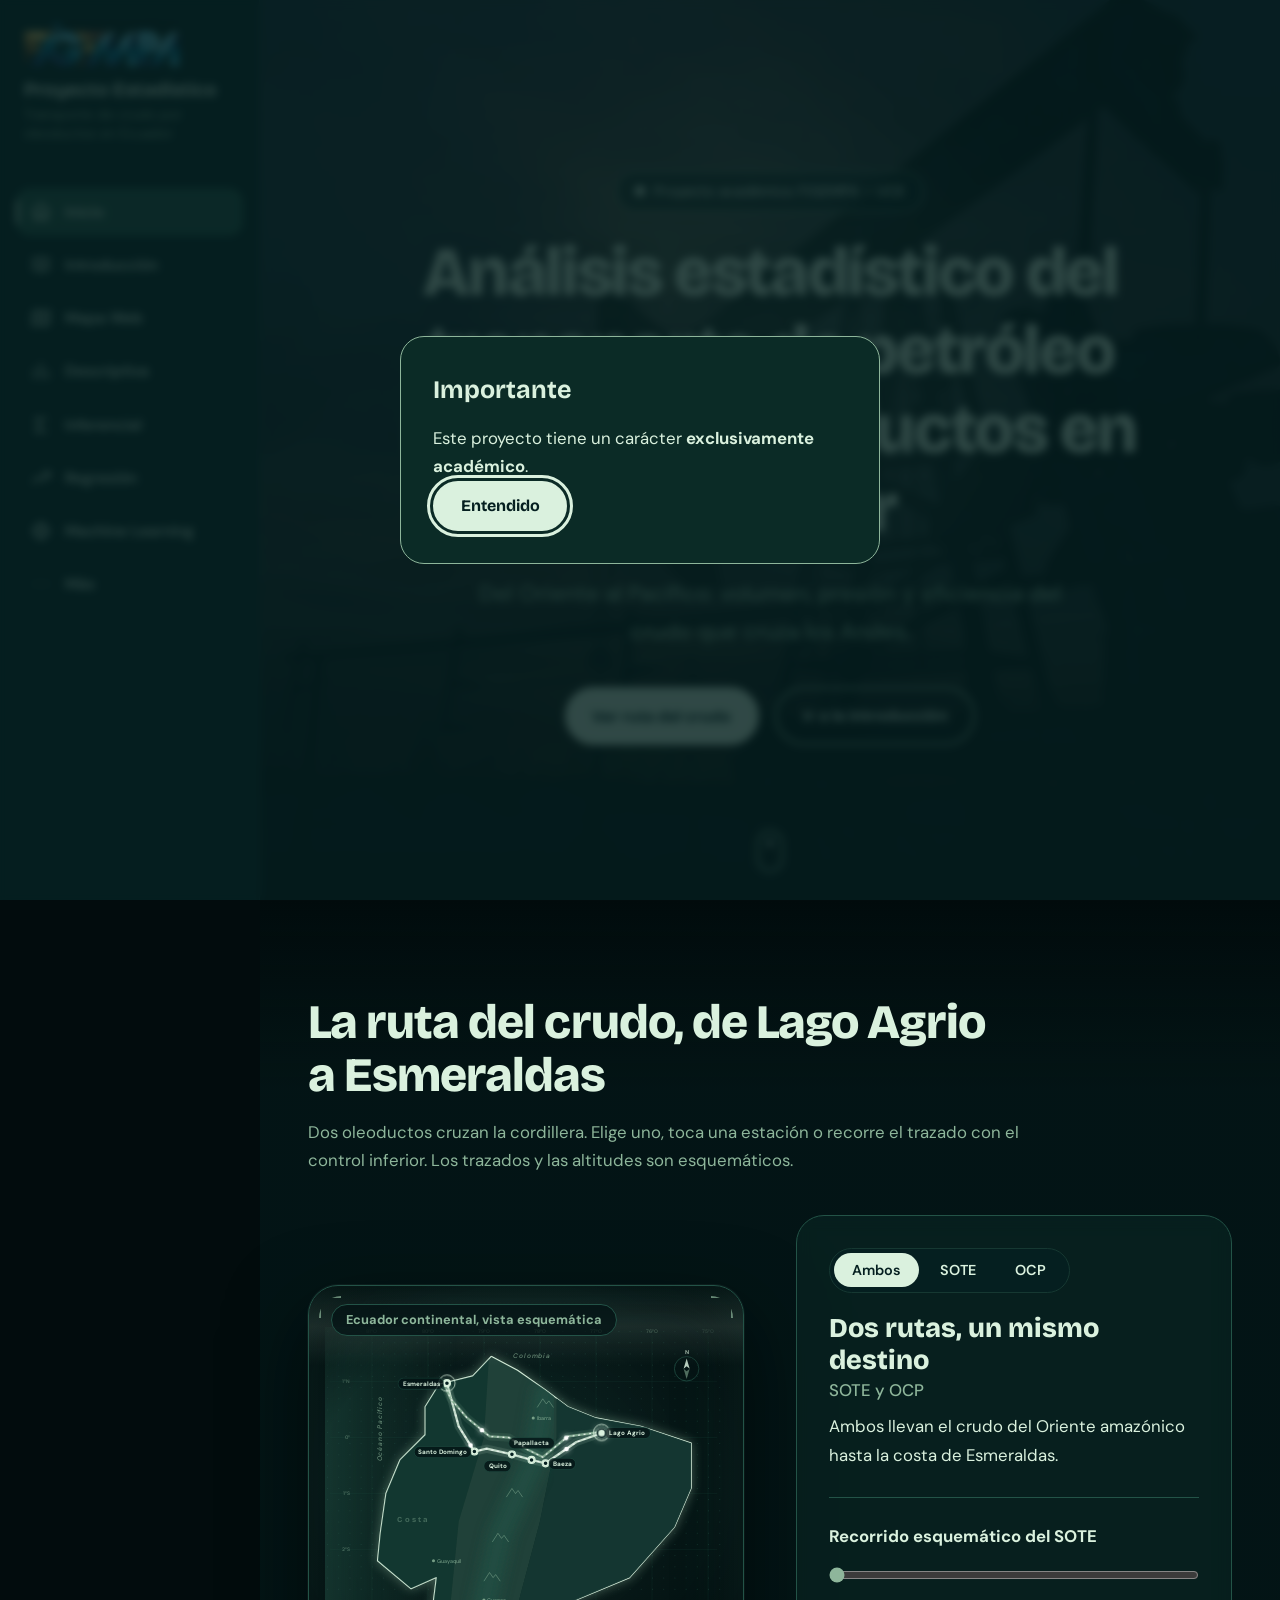
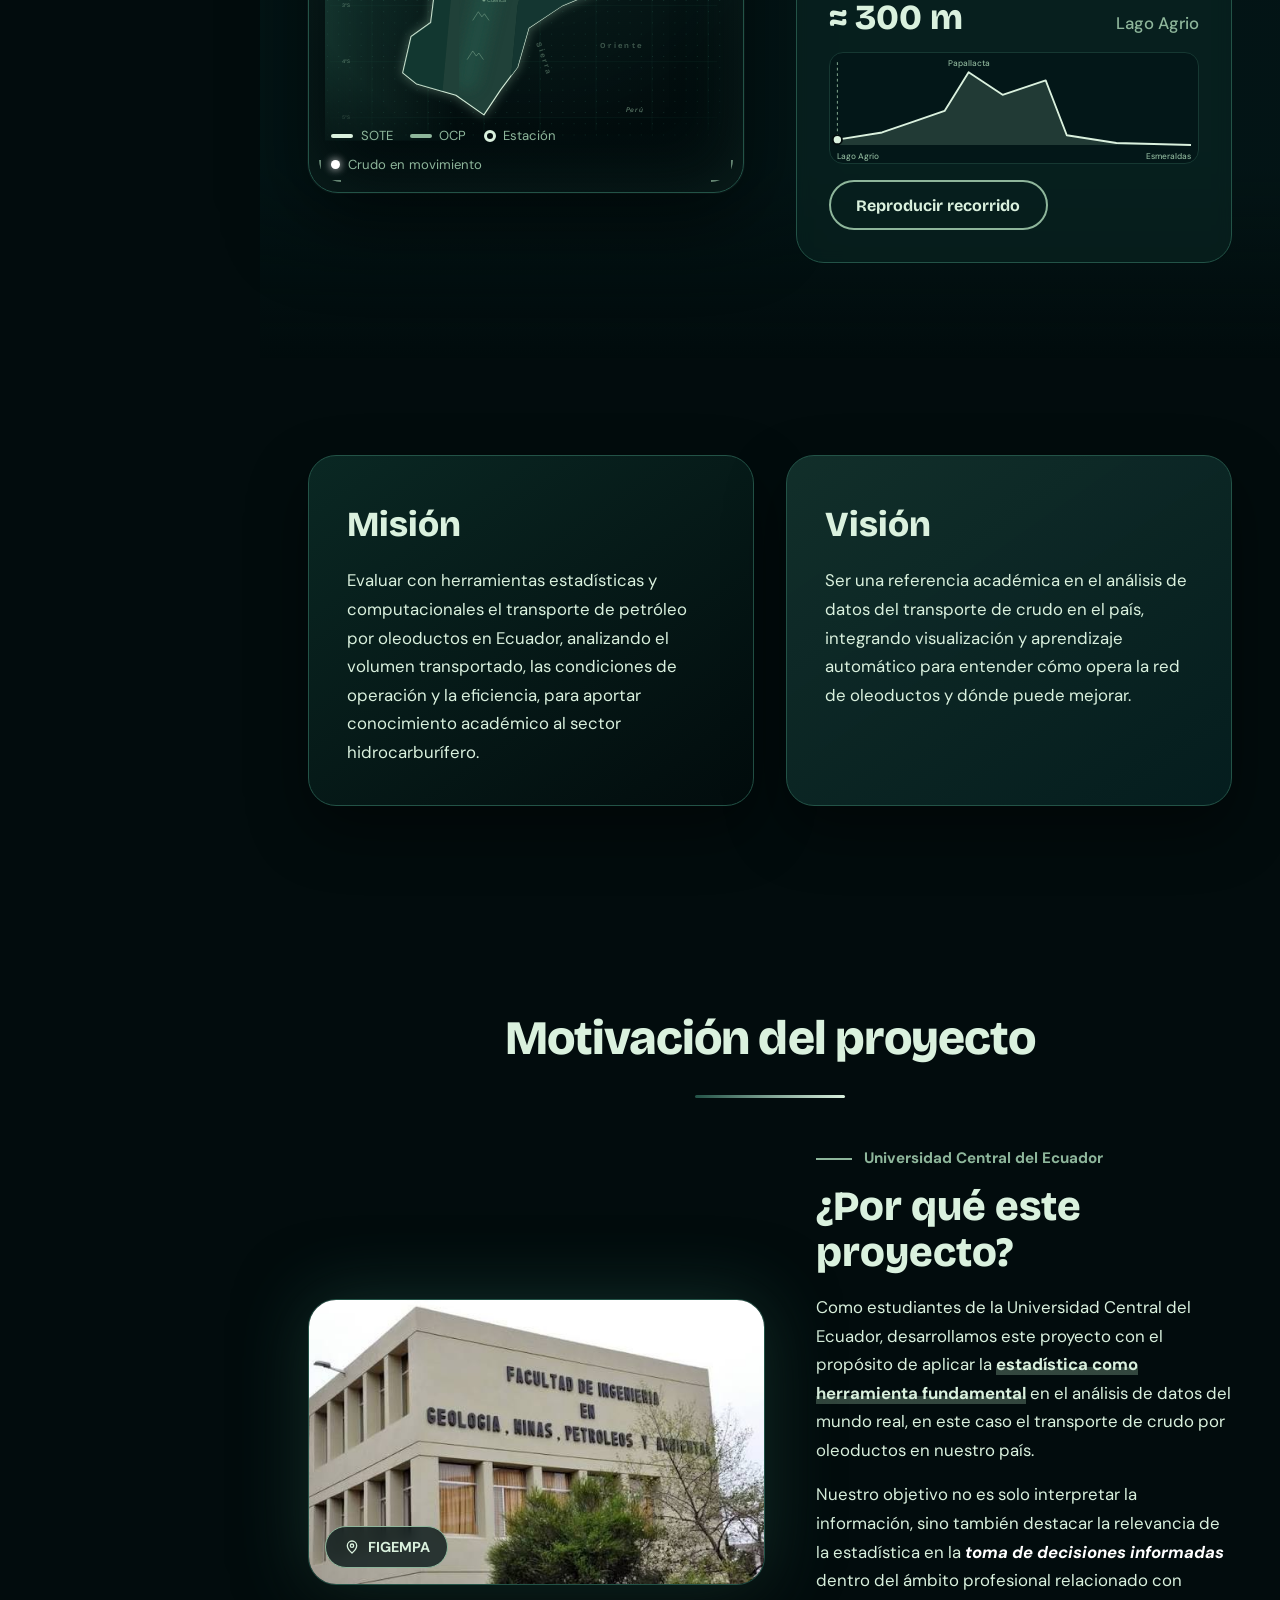
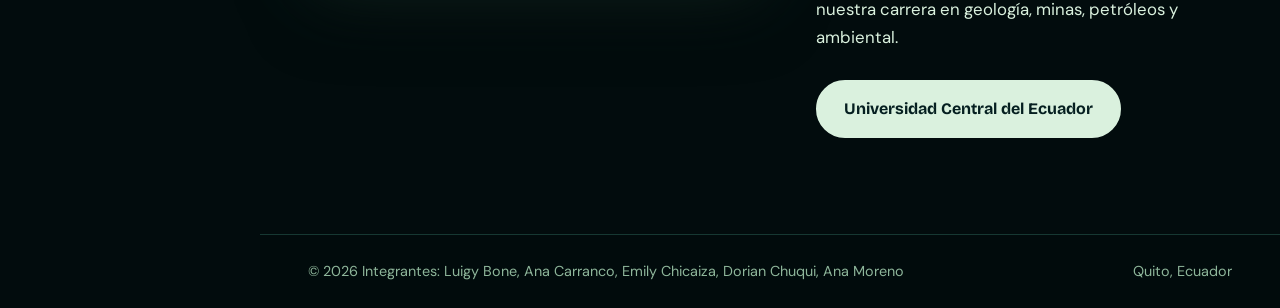
==== commit 0de78643: "nuyvv" ====
--- a/index.html
+++ b/index.html
@@ -165,6 +165,31 @@
         <li class="rv" style="--d:240ms">Deducir relaciones entre las variables del transporte por oleoducto, como caudal, presión, temperatura, consumo energético y pérdidas, con el fin de realizar estimaciones.</li>
       </ol>
     </article>
+
+    <section class="visor-sec" id="ubicacion">
+      <div class="visor-txt rv">
+        <span class="badge"><i></i>Visualización</span>
+        <h3 class="contorno">Mapa de ubicación</h3>
+        <p>Explora el mapa con los controles de zoom o descárgalo en formato PDF para revisarlo en alta resolución.</p>
+        <div class="botones">
+          <a class="btn" href="https://drive.google.com/uc?export=download&amp;id=1B_QqrfrO2ffhjMB3pRrMP0IvLPbkwcgp" target="_blank" rel="noopener">Descargar PDF</a>
+          <a class="btn ghost" href="https://drive.google.com/file/d/1B_QqrfrO2ffhjMB3pRrMP0IvLPbkwcgp/view?usp=sharing" target="_blank" rel="noopener">Abrir en Google Drive</a>
+        </div>
+      </div>
+      <figure class="visor rv" id="visor" style="--d:150ms">
+        <div class="visor-vp" id="visor-vp" tabindex="0" aria-label="Mapa de ubicación. Arrastra para moverlo y usa los botones para acercar o alejar">
+          <img id="mapa-img" src="img/mapa_qgsi_img.png" alt="Mapa de ubicación del proyecto, con leyenda, simbología, norte y escala" draggable="false">
+        </div>
+        <div class="visor-ctl" role="group" aria-label="Controles de zoom">
+          <button type="button" id="z-menos" aria-label="Alejar"><svg viewBox="0 0 24 24" aria-hidden="true"><circle cx="11" cy="11" r="7"/><path d="M21 21l-4.3-4.3M8 11h6"/></svg></button>
+          <output id="z-val" aria-live="polite">100%</output>
+          <button type="button" id="z-mas" aria-label="Acercar"><svg viewBox="0 0 24 24" aria-hidden="true"><circle cx="11" cy="11" r="7"/><path d="M21 21l-4.3-4.3M8 11h6M11 8v6"/></svg></button>
+          <span class="sep" aria-hidden="true"></span>
+          <button type="button" id="z-reset" aria-label="Restablecer"><svg viewBox="0 0 24 24" aria-hidden="true"><path d="M20 11a8 8 0 10-2.3 5.7M20 4v7h-7"/></svg></button>
+          <button type="button" id="z-full" aria-label="Pantalla completa"><svg viewBox="0 0 24 24" aria-hidden="true"><path d="M4 9V4h5M20 9V4h-5M4 15v5h5M20 15v5h-5"/></svg></button>
+        </div>
+      </figure>
+    </section>
   </div>
 </section>
 
@@ -262,6 +287,7 @@
         <p class="tv-vacio" id="tv-vacio" hidden>Ninguna variable coincide con la búsqueda.</p>
       </div>
     </section>
+    <p class="sim pie"><strong>Base simulada.</strong> Los 10 000 registros son valores ilustrativos generados con fines académicos; no son mediciones oficiales de EP Petroecuador, SOTE ni OCP.</p>
   </div>
 </section>
 
--- a/estilos.css
+++ b/estilos.css
@@ -132,6 +132,7 @@
 dialog ul{padding-left:1.1rem;margin-bottom:1.25rem}
 dialog li+li{margin-top:.5rem}
 
+/* Revelado al hacer scroll */
 .rv{opacity:0;transform:translateY(32px);transition:opacity .8s ease,transform .8s cubic-bezier(.2,.8,.2,1);transition-delay:var(--d,0ms)}
 .rv.on{opacity:1;transform:none}
 
@@ -329,4 +330,30 @@
 .chip.cuan{background:var(--c5);color:var(--c0);border-color:var(--c5)}
 .chip.si{background:var(--c3);color:var(--c5)}
 .chip.no{color:var(--c4);border-style:dashed}
-.tv-vacio{padding:1.5rem;text-align:center;color:var(--c4)}+.tv-vacio{padding:1.5rem;text-align:center;color:var(--c4)}
+
+.intro-in{max-width:1120px}
+.visor-sec{display:grid;grid-template-columns:minmax(0,1fr) minmax(0,1.35fr);gap:clamp(1.5rem,4vw,3.5rem);align-items:center;margin-top:clamp(2rem,5vw,4rem)}
+.contorno{font:800 clamp(2.4rem,5.5vw,4.2rem)/1 "Bricolage Grotesque",sans-serif;margin:1.25rem 0 1.1rem;color:transparent;-webkit-text-stroke:1.5px var(--c5);letter-spacing:-.01em}
+.visor-txt p{max-width:44ch;color:var(--c4)}
+.visor-txt .botones{display:flex;flex-wrap:wrap;gap:.75rem;margin-top:1.75rem}
+.visor{position:relative;margin:0;padding:.9rem;border-radius:28px;background:rgba(11,43,38,.55);border:1px solid var(--c3);box-shadow:0 30px 70px rgba(0,0,0,.5),inset 0 0 50px rgba(35,83,71,.2)}
+.visor-vp{overflow:hidden;border-radius:18px;background:#fff;touch-action:pan-y;outline-offset:3px}
+.visor-vp.zoom{cursor:grab;touch-action:none}
+.visor-vp.arrastrando{cursor:grabbing}
+.visor-vp img{display:block;width:100%;height:auto;transform-origin:center;user-select:none;-webkit-user-drag:none}
+.visor-ctl{position:absolute;left:50%;bottom:1.6rem;transform:translateX(-50%);display:flex;align-items:center;gap:.15rem;padding:.4rem .6rem;border-radius:999px;background:rgba(2,12,13,.88);border:1px solid var(--c3);backdrop-filter:blur(8px);box-shadow:0 10px 30px rgba(0,0,0,.5)}
+.visor-ctl button{display:grid;place-items:center;width:2.5rem;height:2.5rem;border:0;border-radius:50%;background:var(--c3);color:var(--c5);cursor:pointer;transition:background .25s,transform .25s}
+.visor-ctl button:hover{background:var(--c4);color:var(--c0);transform:scale(1.08)}
+.visor-ctl svg{width:20px;height:20px;fill:none;stroke:currentColor;stroke-width:2;stroke-linecap:round;stroke-linejoin:round}
+.visor-ctl output{min-width:3.6rem;text-align:center;font:700 .95rem "DM Sans",sans-serif;color:var(--c5)}
+.visor-ctl .sep{width:1px;height:1.6rem;margin:0 .35rem;background:var(--c3)}
+.visor.sin-imagen .visor-vp{min-height:16rem;display:grid;place-items:center;background:var(--c0)}
+.visor.sin-imagen .visor-vp img{display:none}
+.visor.sin-imagen .visor-vp::after{content:"Coloca la imagen del mapa en la carpeta img con el nombre mapa_qgsi_img";padding:1.5rem;text-align:center;color:var(--c4)}
+.visor:fullscreen{display:flex;align-items:center;justify-content:center;width:100%;height:100%;padding:1rem;border-radius:0;background:var(--c0)}
+.visor:fullscreen .visor-vp{display:grid;place-items:center;width:100%;height:100%}
+.visor:fullscreen .visor-vp img{width:auto;height:auto;max-width:100%;max-height:100%}
+@media (max-width:980px){.visor-sec{grid-template-columns:1fr}}
+@media (max-width:480px){.visor-ctl{gap:0;padding:.3rem .4rem}.visor-ctl button{width:2.2rem;height:2.2rem}.visor-ctl output{min-width:3rem}}
+@media (prefers-reduced-motion:reduce){.visor-ctl button{transition:none}}
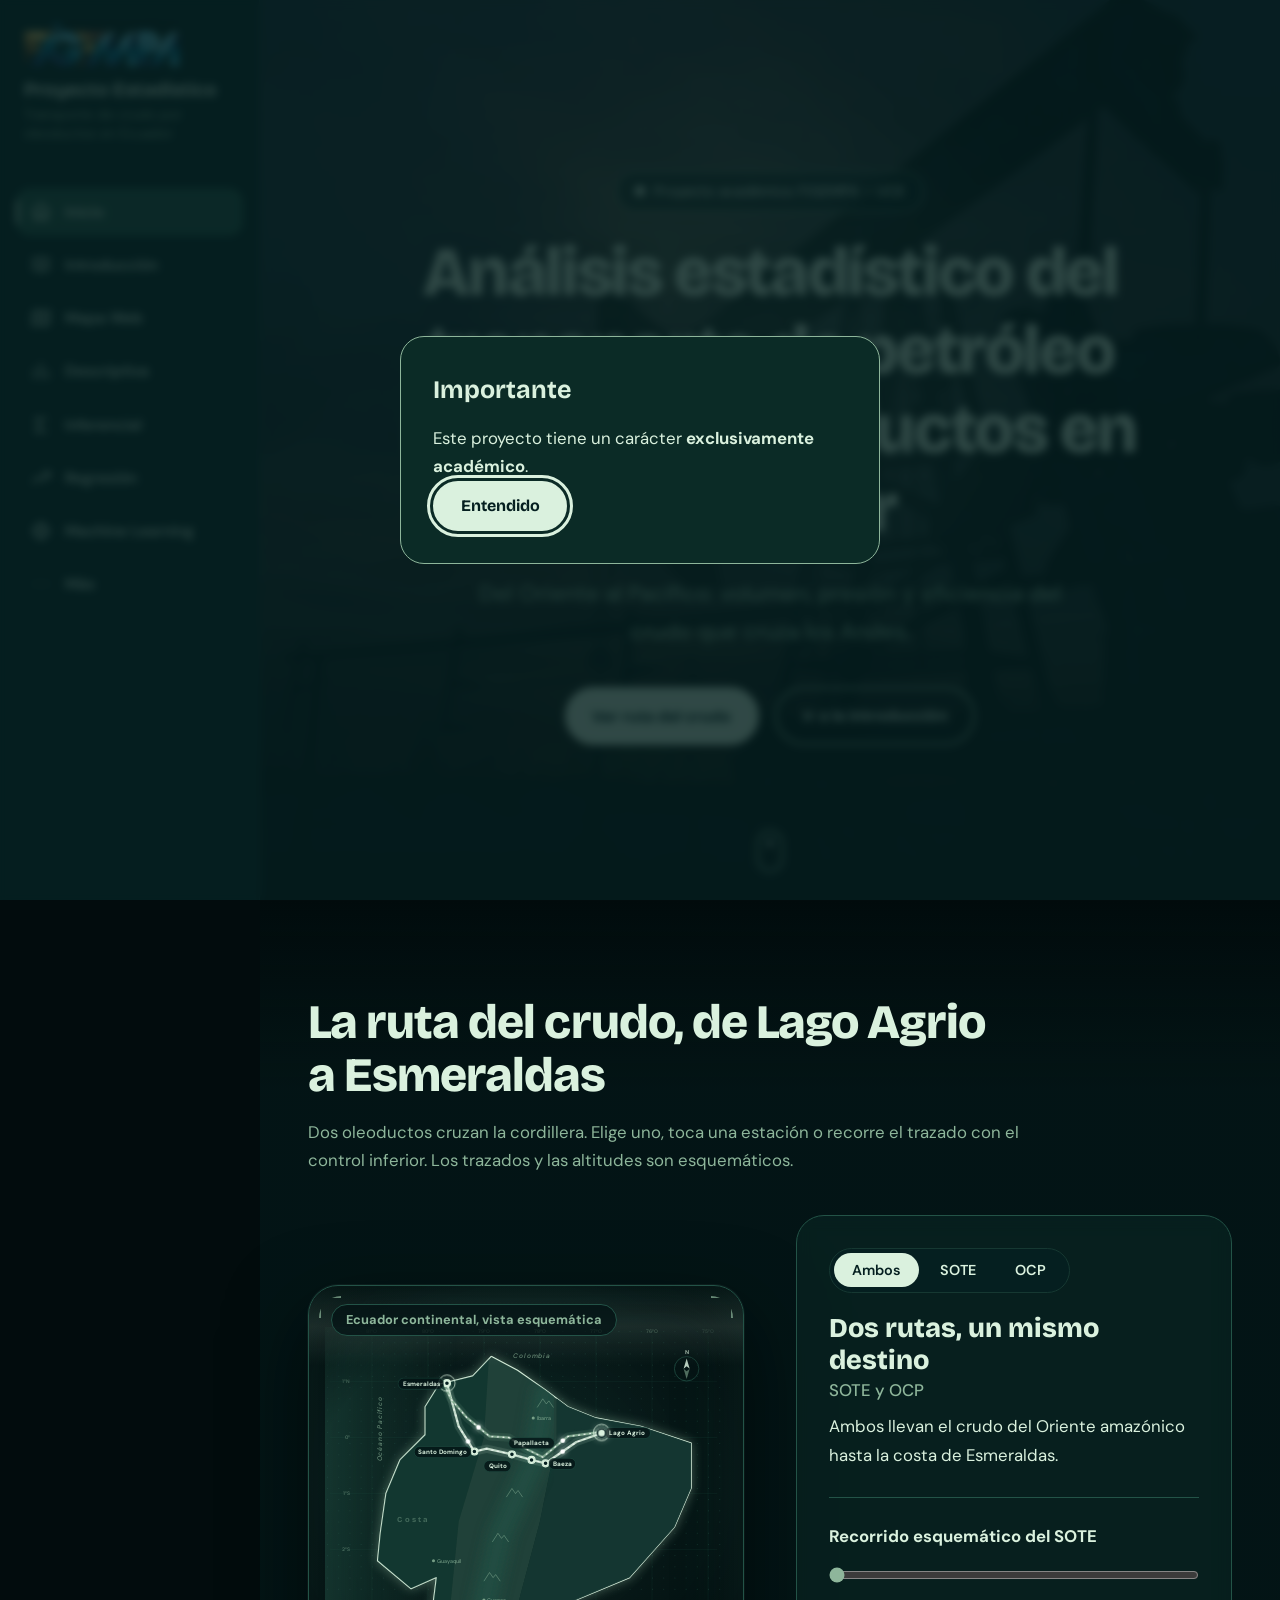
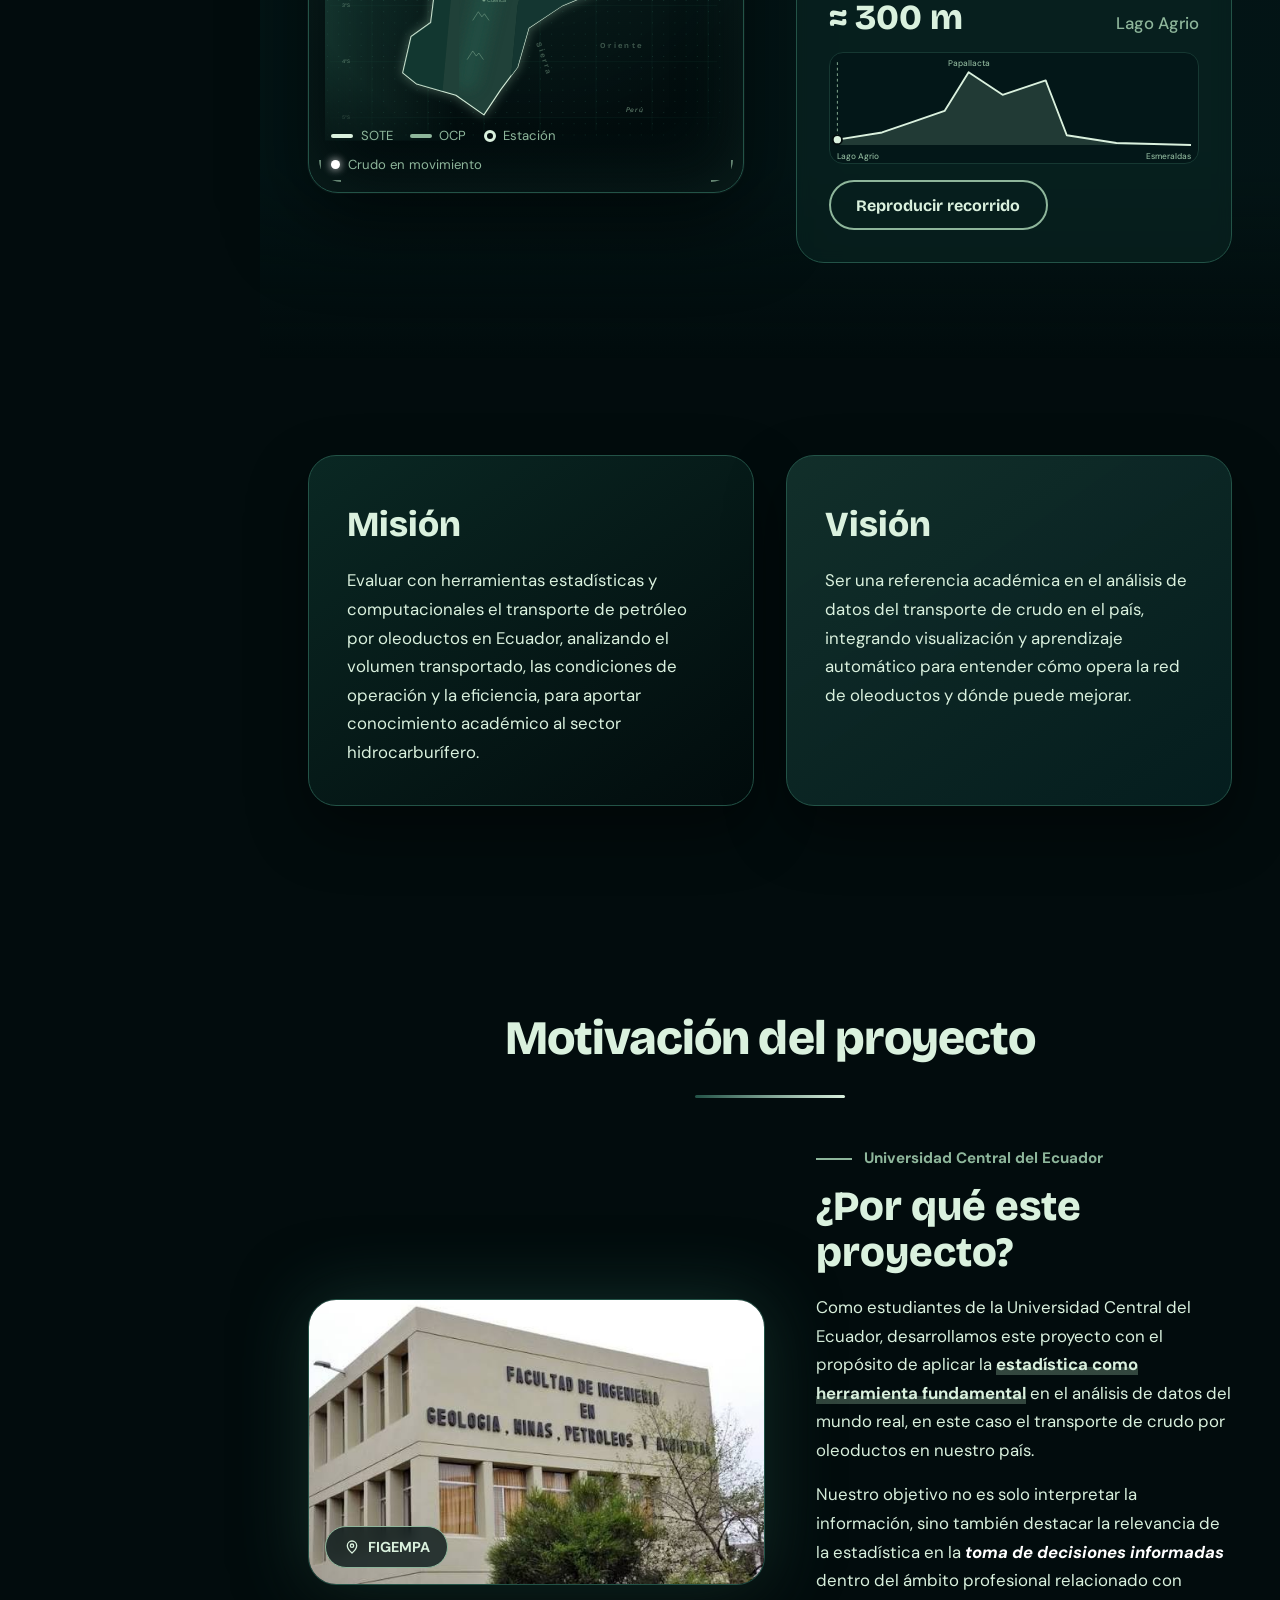
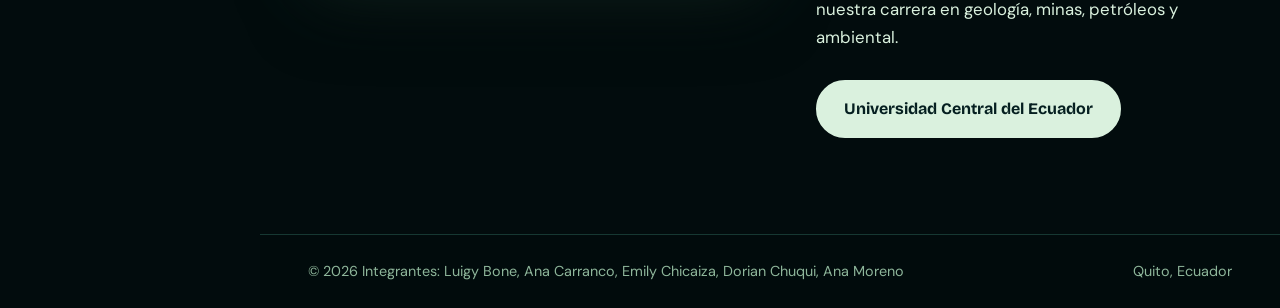
==== commit 4381f8ab: "jfjfkytjkrky" ====
--- a/index.html
+++ b/index.html
@@ -287,7 +287,18 @@
         <p class="tv-vacio" id="tv-vacio" hidden>Ninguna variable coincide con la búsqueda.</p>
       </div>
     </section>
-    <p class="sim pie"><strong>Base simulada.</strong> Los 10 000 registros son valores ilustrativos generados con fines académicos; no son mediciones oficiales de EP Petroecuador, SOTE ni OCP.</p>
+  </div>
+</section>
+
+<section class="view mw" id="mapa" hidden>
+  <div class="mw-in">
+    <h2 class="titulo rv">Mapa Web</h2>
+    <p class="lead rv">Mapa interactivo del proyecto, exportado desde QGIS. Acerca, mueve el mapa, activa o desactiva capas y toca los elementos para ver su información.</p>
+    <div class="mw-marco rv">
+      <iframe id="mw-frame" title="Mapa web interactivo del proyecto" src="qgis2web_2026_11_20-17_29_22_993636/index.html" loading="lazy" allowfullscreen></iframe>
+    </div>
+    <div class="mw-acc rv">
+    </div>
   </div>
 </section>
 
--- a/estilos.css
+++ b/estilos.css
@@ -132,7 +132,6 @@
 dialog ul{padding-left:1.1rem;margin-bottom:1.25rem}
 dialog li+li{margin-top:.5rem}
 
-/* Revelado al hacer scroll */
 .rv{opacity:0;transform:translateY(32px);transition:opacity .8s ease,transform .8s cubic-bezier(.2,.8,.2,1);transition-delay:var(--d,0ms)}
 .rv.on{opacity:1;transform:none}
 
@@ -356,4 +355,10 @@
 .visor:fullscreen .visor-vp img{width:auto;height:auto;max-width:100%;max-height:100%}
 @media (max-width:980px){.visor-sec{grid-template-columns:1fr}}
 @media (max-width:480px){.visor-ctl{gap:0;padding:.3rem .4rem}.visor-ctl button{width:2.2rem;height:2.2rem}.visor-ctl output{min-width:3rem}}
-@media (prefers-reduced-motion:reduce){.visor-ctl button{transition:none}}+@media (prefers-reduced-motion:reduce){.visor-ctl button{transition:none}}
+
+.mw-in{max-width:1180px;margin-inline:auto;padding:clamp(3rem,7vw,5rem) clamp(1rem,4vw,2rem) 4rem}
+.mw-in .lead{margin-top:.75rem;max-width:62ch}
+.mw-marco{margin-top:2rem;padding:.8rem;border-radius:28px;background:rgba(11,43,38,.55);border:1px solid var(--c3);box-shadow:0 30px 70px rgba(0,0,0,.5),inset 0 0 50px rgba(35,83,71,.2)}
+.mw-marco iframe{display:block;width:100%;height:min(78vh,760px);min-height:420px;border:0;border-radius:18px;background:var(--c0)}
+.mw-acc{display:flex;flex-wrap:wrap;gap:1rem;margin-top:1.5rem}
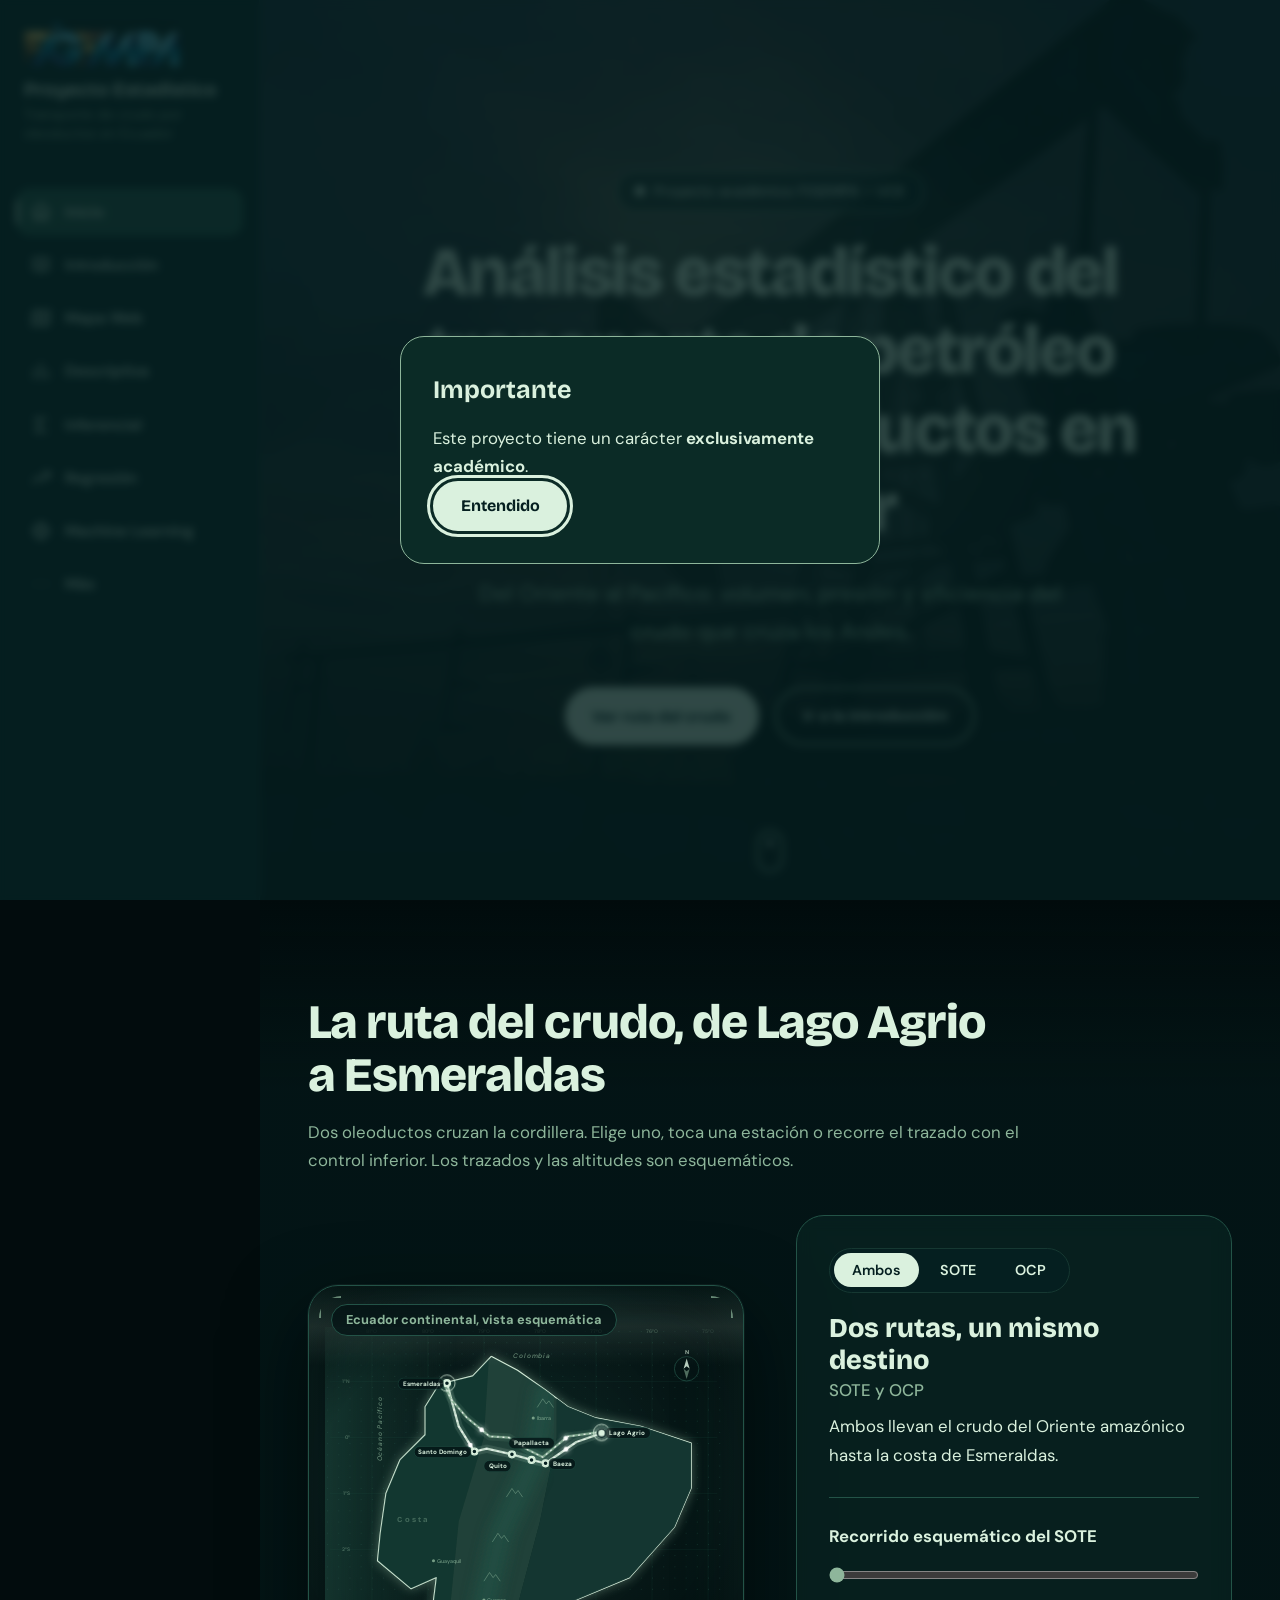
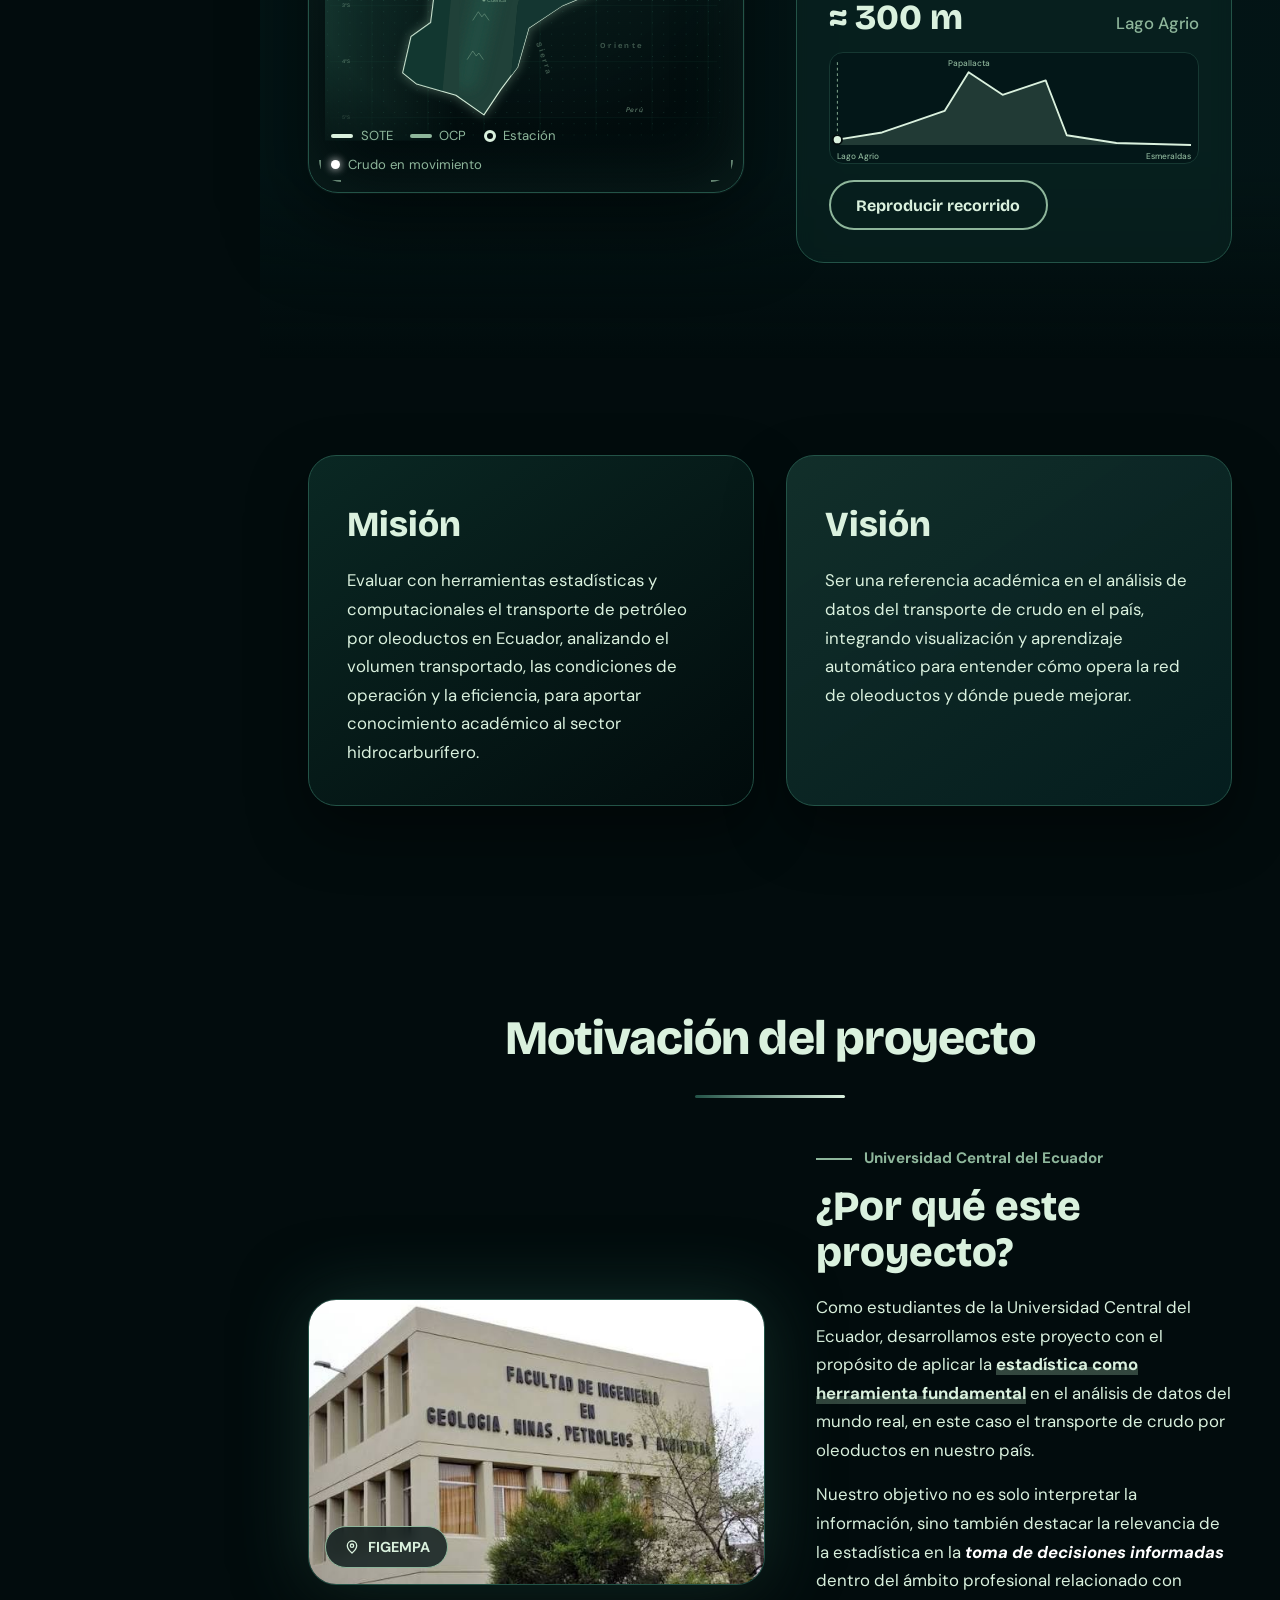
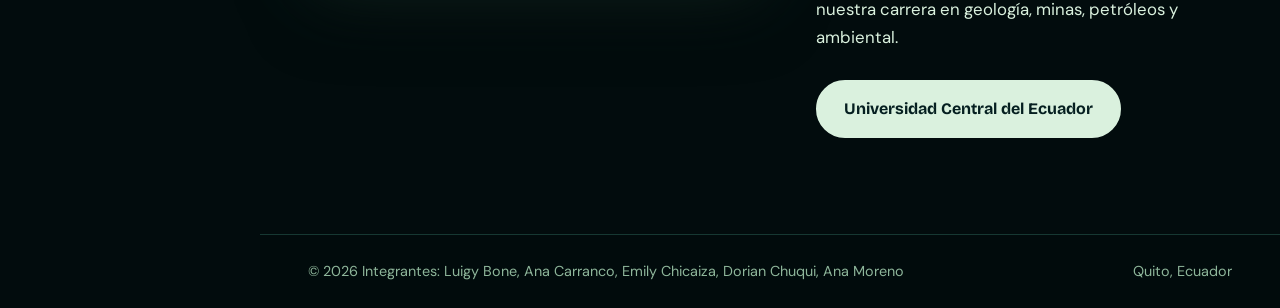
==== commit b8f4f72d: "fsfsgagwrH" ====
--- a/index.html
+++ b/index.html
@@ -8,6 +8,7 @@
 <link rel="preconnect" href="https://fonts.gstatic.com" crossorigin>
 <link href="https://fonts.googleapis.com/css2?family=Bricolage+Grotesque:opsz,wght@12..96,500..800&family=DM+Sans:wght@400;500;700&display=swap" rel="stylesheet">
 <link rel="stylesheet" href="estilos.css">
+<link rel="stylesheet" href="variables.css">
 </head>
 <body>
 <div class="prog" id="prog"></div>
@@ -287,6 +288,41 @@
         <p class="tv-vacio" id="tv-vacio" hidden>Ninguna variable coincide con la búsqueda.</p>
       </div>
     </section>
+    <section class="vars-sec" id="analisis-variables">
+      <h3 class="vtitulo rv">Variable cualitativa</h3>
+      <h4 class="vsub rv">Nominal<small>3</small></h4>
+      <div class="vgrid">
+        <a class="vcard rv" style="--d:0ms" href="https://rpubs.com/anonimo/1472412" target="_blank" rel="noopener" aria-label="Oleoducto: ver en RPubs"><span class="vico"><svg viewBox="0 0 24 24" aria-hidden="true"><path d="M3 9h18M3 15h18M7 6v12M17 6v12"/></svg></span><span class="vname">Oleoducto</span><span class="vlink">Ver en RPubs<svg viewBox="0 0 24 24" aria-hidden="true"><path d="M7 17L17 7M9 7h8v8"/></svg></span></a>
+        <a class="vcard rv" style="--d:70ms" href="https://rpubs.com/anonimo/1472438" target="_blank" rel="noopener" aria-label="Estado de operación: ver en RPubs"><span class="vico"><svg viewBox="0 0 24 24" aria-hidden="true"><path d="M12 3v8M6.3 6.3a8 8 0 1011.4 0"/></svg></span><span class="vname">Estado de operación</span><span class="vlink">Ver en RPubs<svg viewBox="0 0 24 24" aria-hidden="true"><path d="M7 17L17 7M9 7h8v8"/></svg></span></a>
+        <a class="vcard rv" style="--d:140ms" href="https://rpubs.com/anonimo/1472442" target="_blank" rel="noopener" aria-label="Tramo: ver en RPubs"><span class="vico"><svg viewBox="0 0 24 24" aria-hidden="true"><circle cx="6" cy="18" r="2"/><circle cx="18" cy="6" r="2"/><path d="M7.5 16.5l9-9"/></svg></span><span class="vname">Tramo</span><span class="vlink">Ver en RPubs<svg viewBox="0 0 24 24" aria-hidden="true"><path d="M7 17L17 7M9 7h8v8"/></svg></span></a>
+      </div>
+      <h4 class="vsub rv">Ordinal<small>2</small></h4>
+      <div class="vgrid">
+        <a class="vcard rv" style="--d:0ms" href="https://rpubs.com/anonimo/1472937" target="_blank" rel="noopener" aria-label="Mantenimiento: ver en RPubs"><span class="vico"><svg viewBox="0 0 24 24" aria-hidden="true"><path d="M14.7 6.3a4 4 0 00-5.4 5.4L3 18l3 3 6.3-6.3a4 4 0 005.4-5.4l-2.6 2.6-2.4-.6-.6-2.4z"/></svg></span><span class="vname">Mantenimiento</span><span class="vlink">Ver en RPubs<svg viewBox="0 0 24 24" aria-hidden="true"><path d="M7 17L17 7M9 7h8v8"/></svg></span></a>
+        <a class="vcard rv" style="--d:70ms" href="https://rpubs.com/anonimo/1472938" target="_blank" rel="noopener" aria-label="Gravedad API: ver en RPubs"><span class="vico"><svg viewBox="0 0 24 24" aria-hidden="true"><path d="M12 3s6 6.5 6 11a6 6 0 01-12 0c0-4.5 6-11 6-11z"/></svg></span><span class="vname">Gravedad API</span><span class="vlink">Ver en RPubs<svg viewBox="0 0 24 24" aria-hidden="true"><path d="M7 17L17 7M9 7h8v8"/></svg></span></a>
+      </div>
+      <h3 class="vtitulo rv">Variable cuantitativa</h3>
+      <h4 class="vsub rv">Discreta<small>2</small></h4>
+      <div class="vgrid">
+        <a class="vcard rv" style="--d:0ms" href="https://rpubs.com/anonimo/1472936" target="_blank" rel="noopener" aria-label="Año de registro: ver en RPubs"><span class="vico"><svg viewBox="0 0 24 24" aria-hidden="true"><path d="M4 7h16v13H4zM4 11h16M8 3v4M16 3v4"/></svg></span><span class="vname">Año de registro</span><span class="vlink">Ver en RPubs<svg viewBox="0 0 24 24" aria-hidden="true"><path d="M7 17L17 7M9 7h8v8"/></svg></span></a>
+        <a class="vcard rv" style="--d:70ms" href="https://rpubs.com/anonimo/1472939" target="_blank" rel="noopener" aria-label="Incidentes: ver en RPubs"><span class="vico"><svg viewBox="0 0 24 24" aria-hidden="true"><path d="M12 4l9 16H3zM12 10v4M12 17h.01"/></svg></span><span class="vname">Incidentes</span><span class="vlink">Ver en RPubs<svg viewBox="0 0 24 24" aria-hidden="true"><path d="M7 17L17 7M9 7h8v8"/></svg></span></a>
+      </div>
+      <h4 class="vsub rv">Continua<small>12</small></h4>
+      <div class="vgrid">
+        <a class="vcard rv" style="--d:0ms" href="https://rpubs.com/anonimo/1476176" target="_blank" rel="noopener" aria-label="Distancia del tramo: ver en RPubs"><span class="vico"><svg viewBox="0 0 24 24" aria-hidden="true"><path d="M3 12h18M3 12l3-3M3 12l3 3M21 12l-3-3M21 12l-3 3"/></svg></span><span class="vname">Distancia del tramo</span><span class="vlink">Ver en RPubs<svg viewBox="0 0 24 24" aria-hidden="true"><path d="M7 17L17 7M9 7h8v8"/></svg></span></a>
+        <a class="vcard rv" style="--d:70ms" href="https://rpubs.com/anonimo/1476177" target="_blank" rel="noopener" aria-label="Caudal: ver en RPubs"><span class="vico"><svg viewBox="0 0 24 24" aria-hidden="true"><path d="M3 9c3-3 6 3 9 0s6 3 9 0M3 15c3-3 6 3 9 0s6 3 9 0"/></svg></span><span class="vname">Caudal</span><span class="vlink">Ver en RPubs<svg viewBox="0 0 24 24" aria-hidden="true"><path d="M7 17L17 7M9 7h8v8"/></svg></span></a>
+        <a class="vcard rv" style="--d:140ms" href="https://rpubs.com/anonimo/1476178" target="_blank" rel="noopener" aria-label="Presión: ver en RPubs"><span class="vico"><svg viewBox="0 0 24 24" aria-hidden="true"><path d="M4 17a8 8 0 1116 0M12 17l4-5"/></svg></span><span class="vname">Presión</span><span class="vlink">Ver en RPubs<svg viewBox="0 0 24 24" aria-hidden="true"><path d="M7 17L17 7M9 7h8v8"/></svg></span></a>
+        <a class="vcard rv" style="--d:210ms" href="https://rpubs.com/anonimo/1476179" target="_blank" rel="noopener" aria-label="Temperatura: ver en RPubs"><span class="vico"><svg viewBox="0 0 24 24" aria-hidden="true"><path d="M10 14V5a2 2 0 114 0v9a4 4 0 11-4 0z"/></svg></span><span class="vname">Temperatura</span><span class="vlink">Ver en RPubs<svg viewBox="0 0 24 24" aria-hidden="true"><path d="M7 17L17 7M9 7h8v8"/></svg></span></a>
+        <a class="vcard rv" style="--d:280ms" href="https://rpubs.com/anonimo/1476180" target="_blank" rel="noopener" aria-label="Volumen transportado: ver en RPubs"><span class="vico"><svg viewBox="0 0 24 24" aria-hidden="true"><path d="M5 6c0-1.7 3.1-3 7-3s7 1.3 7 3-3.1 3-7 3-7-1.3-7-3zM5 6v12c0 1.7 3.1 3 7 3s7-1.3 7-3V6"/></svg></span><span class="vname">Volumen transportado</span><span class="vlink">Ver en RPubs<svg viewBox="0 0 24 24" aria-hidden="true"><path d="M7 17L17 7M9 7h8v8"/></svg></span></a>
+        <a class="vcard rv" style="--d:350ms" href="https://rpubs.com/anonimo/1476181" target="_blank" rel="noopener" aria-label="Horas de operación: ver en RPubs"><span class="vico"><svg viewBox="0 0 24 24" aria-hidden="true"><circle cx="12" cy="12" r="9"/><path d="M12 7v5l3 2"/></svg></span><span class="vname">Horas de operación</span><span class="vlink">Ver en RPubs<svg viewBox="0 0 24 24" aria-hidden="true"><path d="M7 17L17 7M9 7h8v8"/></svg></span></a>
+        <a class="vcard rv" style="--d:350ms" href="https://rpubs.com/anonimo/1476182" target="_blank" rel="noopener" aria-label="Horas de interrupción: ver en RPubs"><span class="vico"><svg viewBox="0 0 24 24" aria-hidden="true"><circle cx="12" cy="12" r="9"/><path d="M10 9v6M14 9v6"/></svg></span><span class="vname">Horas de interrupción</span><span class="vlink">Ver en RPubs<svg viewBox="0 0 24 24" aria-hidden="true"><path d="M7 17L17 7M9 7h8v8"/></svg></span></a>
+        <a class="vcard rv" style="--d:350ms" href="https://rpubs.com/anonimo/1476183" target="_blank" rel="noopener" aria-label="Consumo energético: ver en RPubs"><span class="vico"><svg viewBox="0 0 24 24" aria-hidden="true"><path d="M13 3L5 14h6l-1 7 8-11h-6z"/></svg></span><span class="vname">Consumo energético</span><span class="vlink">Ver en RPubs<svg viewBox="0 0 24 24" aria-hidden="true"><path d="M7 17L17 7M9 7h8v8"/></svg></span></a>
+        <a class="vcard rv" style="--d:350ms" href="https://rpubs.com/anonimo/1476184" target="_blank" rel="noopener" aria-label="Pérdida (%): ver en RPubs"><span class="vico"><svg viewBox="0 0 24 24" aria-hidden="true"><path d="M18 6L6 18"/><circle cx="7.5" cy="7.5" r="1.5"/><circle cx="16.5" cy="16.5" r="1.5"/></svg></span><span class="vname">Pérdida (%)</span><span class="vlink">Ver en RPubs<svg viewBox="0 0 24 24" aria-hidden="true"><path d="M7 17L17 7M9 7h8v8"/></svg></span></a>
+        <a class="vcard rv" style="--d:350ms" href="https://rpubs.com/anonimo/1476186" target="_blank" rel="noopener" aria-label="Pérdida estimada (bbl): ver en RPubs"><span class="vico"><svg viewBox="0 0 24 24" aria-hidden="true"><path d="M12 3s5 5.5 5 9.5a5 5 0 01-10 0C7 8.5 12 3 12 3zM9.5 13.5h5"/></svg></span><span class="vname">Pérdida estimada (bbl)</span><span class="vlink">Ver en RPubs<svg viewBox="0 0 24 24" aria-hidden="true"><path d="M7 17L17 7M9 7h8v8"/></svg></span></a>
+        <a class="vcard rv" style="--d:350ms" href="https://rpubs.com/anonimo/1476187" target="_blank" rel="noopener" aria-label="Volumen entregado: ver en RPubs"><span class="vico"><svg viewBox="0 0 24 24" aria-hidden="true"><path d="M4 7l8-4 8 4v10l-8 4-8-4zM4 7l8 4 8-4M12 11v10"/></svg></span><span class="vname">Volumen entregado</span><span class="vlink">Ver en RPubs<svg viewBox="0 0 24 24" aria-hidden="true"><path d="M7 17L17 7M9 7h8v8"/></svg></span></a>
+        <a class="vcard rv" style="--d:350ms" href="https://rpubs.com/anonimo/1476188" target="_blank" rel="noopener" aria-label="Eficiencia operativa: ver en RPubs"><span class="vico"><svg viewBox="0 0 24 24" aria-hidden="true"><path d="M3 17l6-6 4 4 8-8M15 7h6v6"/></svg></span><span class="vname">Eficiencia operativa</span><span class="vlink">Ver en RPubs<svg viewBox="0 0 24 24" aria-hidden="true"><path d="M7 17L17 7M9 7h8v8"/></svg></span></a>
+      </div>
+    </section>
   </div>
 </section>
 
--- a/estilos.css
+++ b/estilos.css
@@ -361,4 +361,24 @@
 .mw-in .lead{margin-top:.75rem;max-width:62ch}
 .mw-marco{margin-top:2rem;padding:.8rem;border-radius:28px;background:rgba(11,43,38,.55);border:1px solid var(--c3);box-shadow:0 30px 70px rgba(0,0,0,.5),inset 0 0 50px rgba(35,83,71,.2)}
 .mw-marco iframe{display:block;width:100%;height:min(78vh,760px);min-height:420px;border:0;border-radius:18px;background:var(--c0)}
-.mw-acc{display:flex;flex-wrap:wrap;gap:1rem;margin-top:1.5rem}+.mw-acc{display:flex;flex-wrap:wrap;gap:1rem;margin-top:1.5rem}
+.vars-sec{margin-top:clamp(3.5rem,8vw,6rem)}
+.vtitulo{margin-top:clamp(2.5rem,6vw,4rem);font:800 clamp(2.2rem,5vw,3.6rem)/1.05 "Bricolage Grotesque",sans-serif;letter-spacing:-.02em;color:var(--c5)}
+.vars-sec .vtitulo:first-child{margin-top:0}
+.vtitulo::after{content:"";display:block;width:0;height:3px;margin-top:.9rem;border-radius:3px;background:linear-gradient(90deg,var(--c3),var(--c5));transition:width 1s ease .3s}
+.vtitulo.on::after{width:130px}
+.vsub{display:flex;align-items:center;gap:.8rem;margin:2rem 0 1.1rem;font:700 1.4rem "Bricolage Grotesque",sans-serif;color:var(--c4)}
+.vsub::before{content:"";width:28px;height:2px;background:var(--c4)}
+.vsub small{padding:.1rem .65rem;border:1px solid var(--c3);border-radius:999px;font:700 .8rem "DM Sans",sans-serif;color:var(--c4)}
+.vgrid{display:grid;grid-template-columns:repeat(auto-fill,minmax(220px,1fr));gap:1rem}
+.vcard{display:flex;flex-direction:column;gap:1rem;padding:1.25rem;border-radius:22px;background:linear-gradient(160deg,rgba(22,56,50,.85),rgba(5,31,32,.9));border:1px solid var(--c3);color:var(--c5);text-decoration:none;transition:opacity .8s ease,transform .8s cubic-bezier(.2,.8,.2,1),translate .3s ease,border-color .3s,box-shadow .3s;transition-delay:var(--d,0ms),var(--d,0ms),0ms,0ms,0ms}
+.vcard:hover,.vcard:focus-visible{translate:0 -6px;border-color:var(--c5);box-shadow:0 18px 40px rgba(0,0,0,.45),0 0 40px rgba(142,182,155,.2)}
+.vico{display:grid;place-items:center;width:54px;height:54px;border-radius:16px;background:var(--c3);color:var(--c5);transition:background .3s,color .3s}
+.vico svg{width:28px;height:28px;fill:none;stroke:currentColor;stroke-width:2;stroke-linecap:round;stroke-linejoin:round}
+.vcard:hover .vico{background:var(--c5);color:var(--c0)}
+.vname{font:800 1.2rem/1.2 "Bricolage Grotesque",sans-serif;min-height:2.4em}
+.vlink{display:inline-flex;align-items:center;gap:.5rem;align-self:flex-start;padding:.5rem 1rem;border-radius:999px;border:1px solid var(--c4);color:var(--c4);font:700 .88rem "DM Sans",sans-serif;transition:background .3s,color .3s,border-color .3s}
+.vlink svg{width:16px;height:16px;fill:none;stroke:currentColor;stroke-width:2.2;stroke-linecap:round;stroke-linejoin:round;transition:transform .3s}
+.vcard:hover .vlink{background:var(--c5);border-color:var(--c5);color:var(--c0)}
+.vcard:hover .vlink svg{transform:translate(2px,-2px)}
+@media (prefers-reduced-motion:reduce){.vcard,.vico,.vlink svg{transition:none}.vcard:hover,.vcard:focus-visible{translate:none}.vtitulo::after{width:130px;transition:none}}
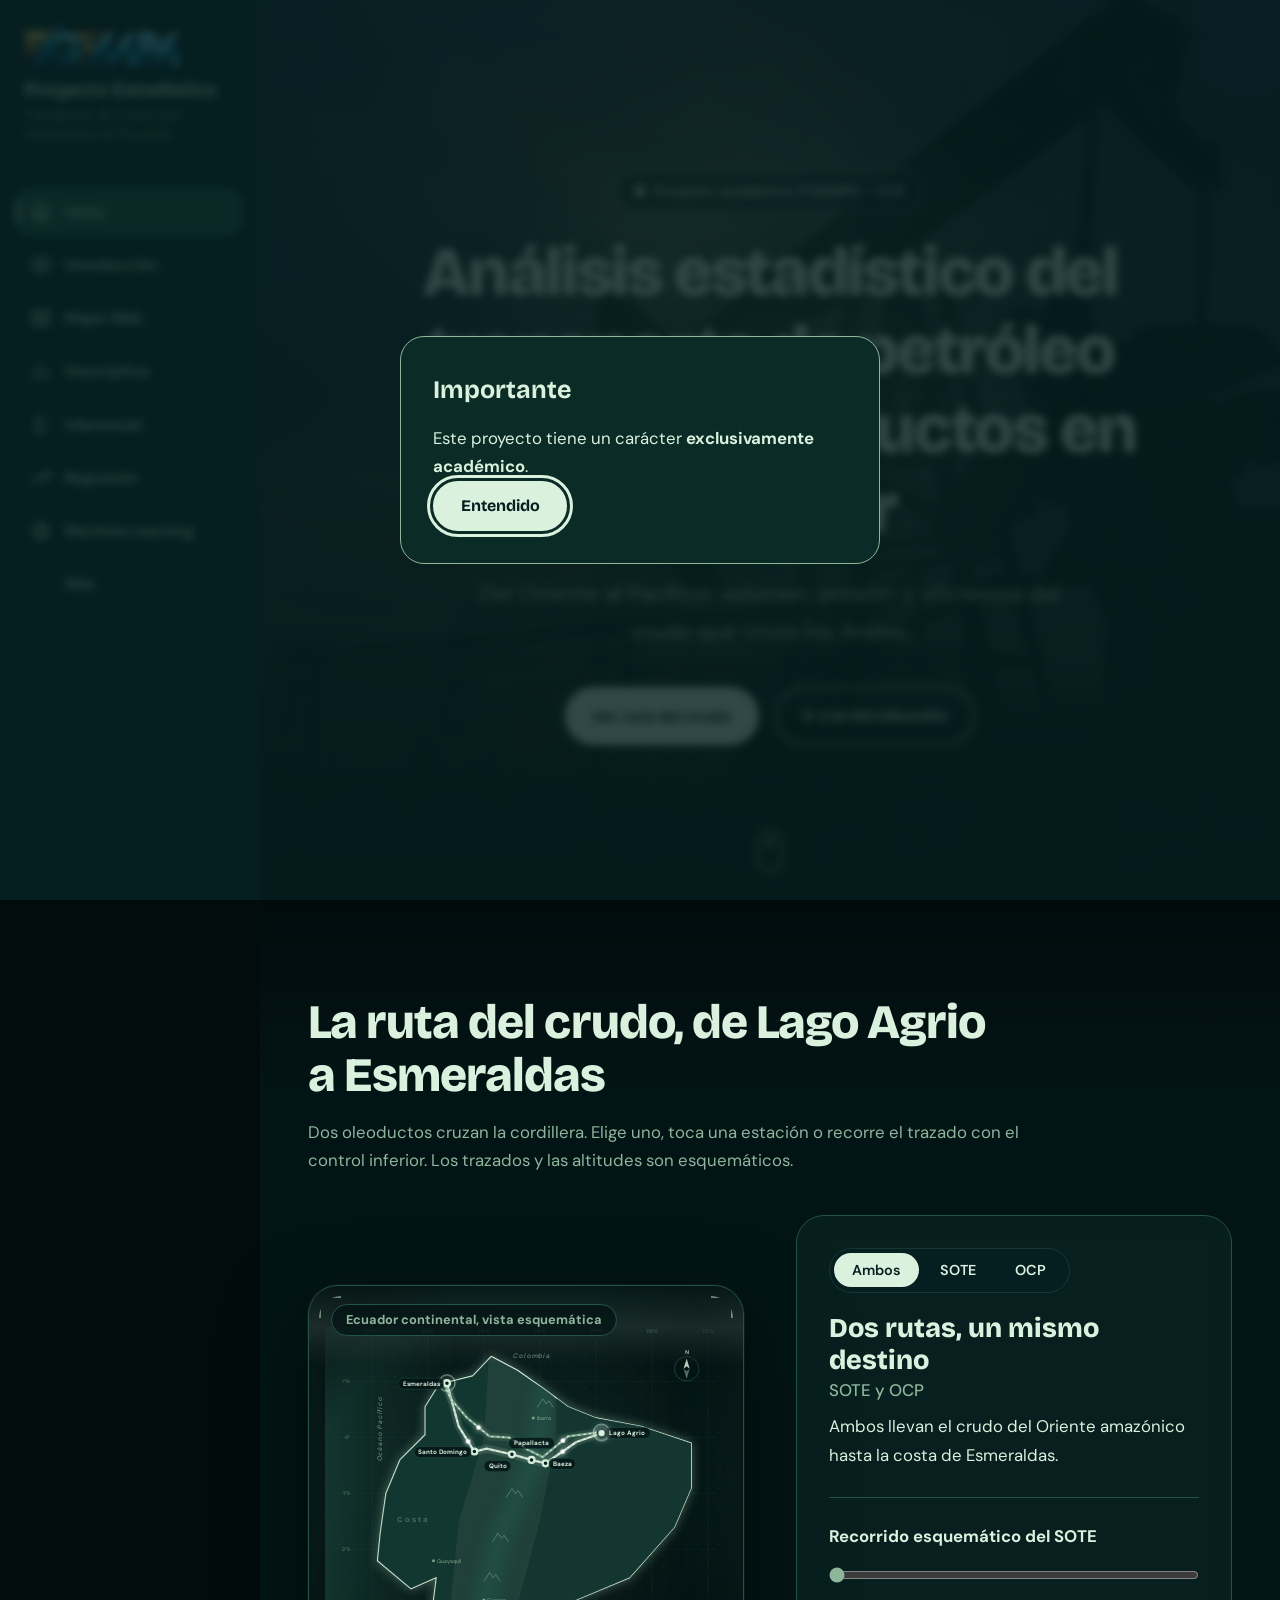
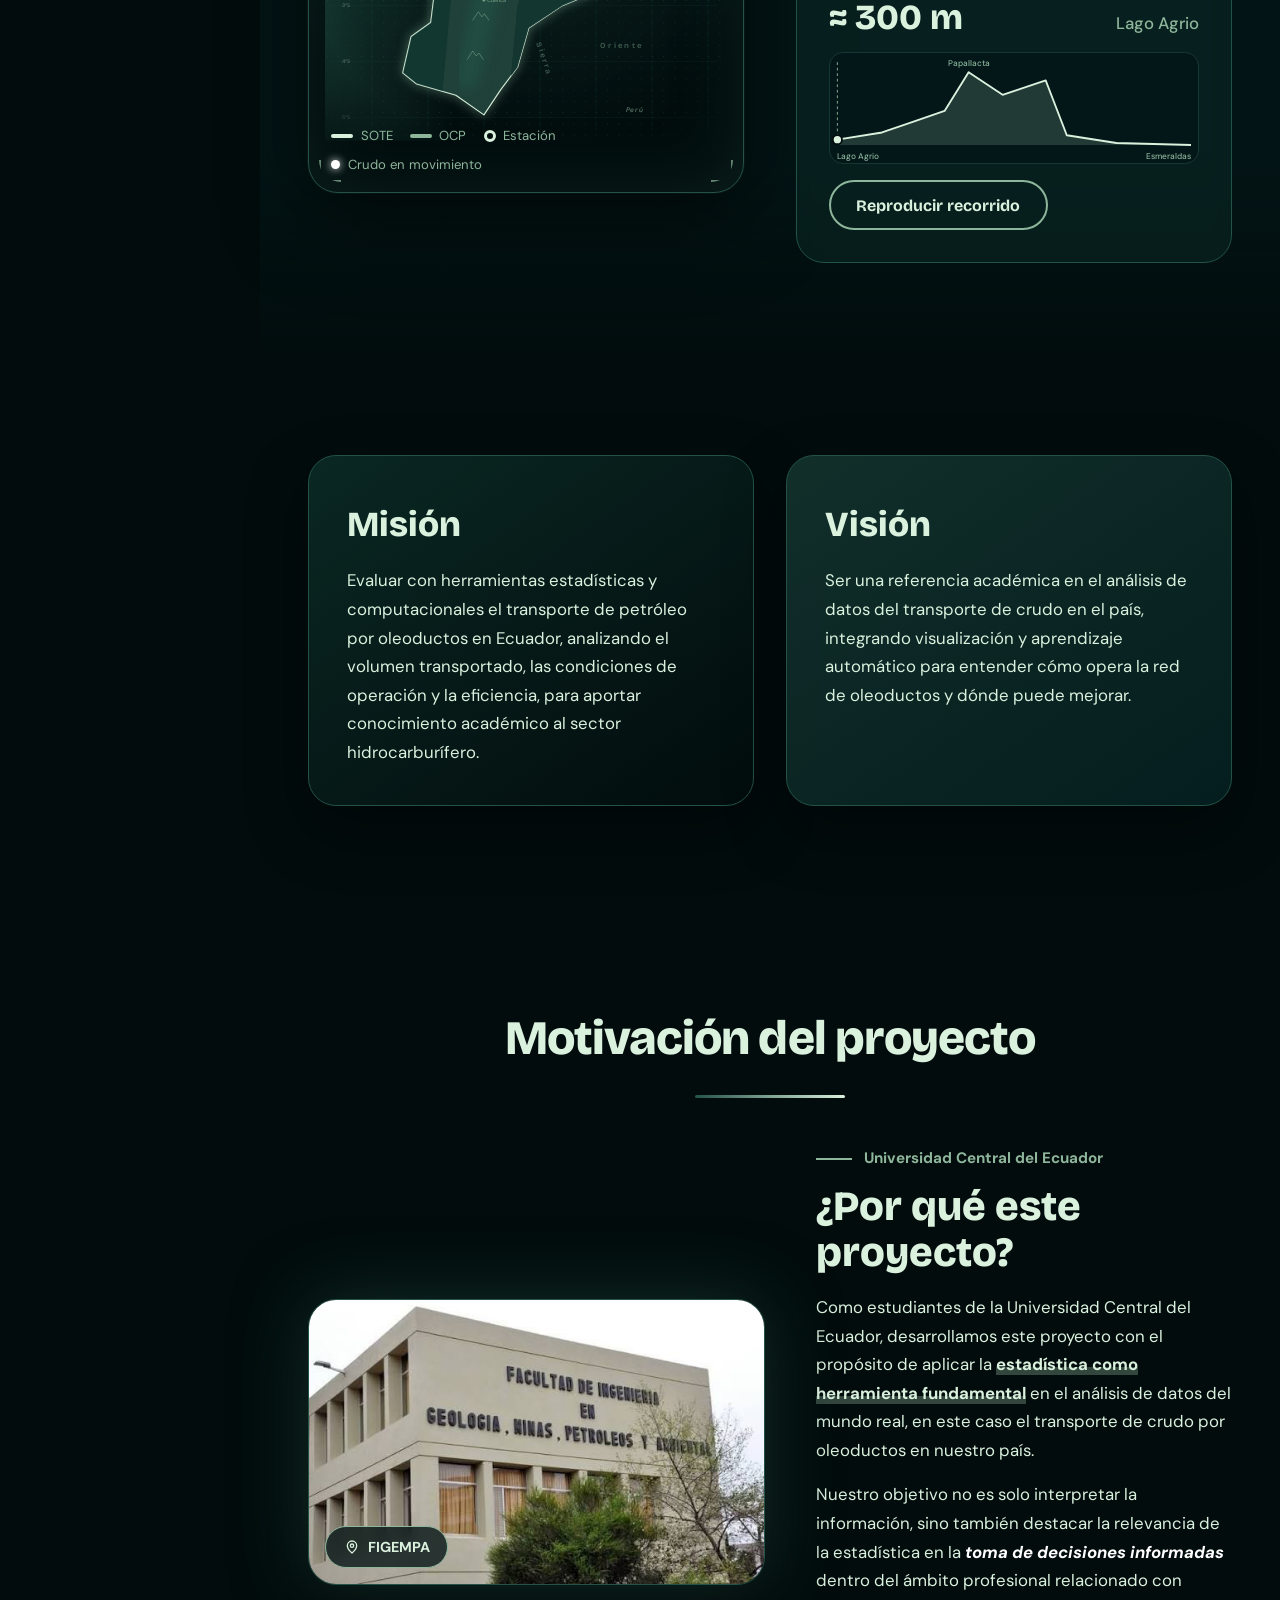
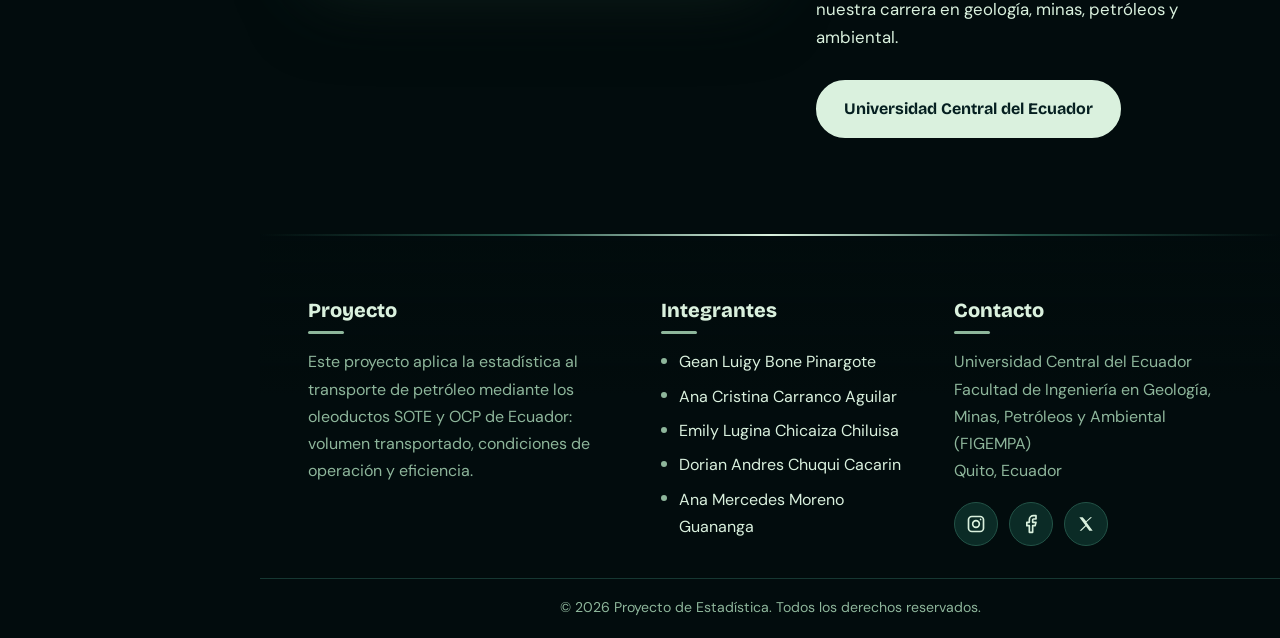
==== commit 383718ab: "cbdbajcbajc" ====
--- a/index.html
+++ b/index.html
@@ -338,6 +338,40 @@
   </div>
 </section>
 
+<section class="view nos" id="nosotros" hidden>
+  <div class="nos-in">
+    <h2 class="titulo rv">Nosotros</h2>
+    <p class="lead rv">Somos el equipo que desarrolló este proyecto. Toca una tarjeta para abrir la hoja de vida en una pestaña nueva.</p>
+    <div class="hv-grid rv">
+          <a class="hv-card" href="https://drive.google.com/file/d/1Ixz6uyPbENit7aKDbJlC6YYgh3qnwNjR/view" target="_blank" rel="noopener" aria-label="Hoja de vida de Gean Luigy Bone Pinargote (se abre en una pestaña nueva)">
+            <span class="hv-av" aria-hidden="true">GB</span>
+            <span class="hv-nom">Gean Luigy Bone Pinargote</span>
+            <span class="hv-ver"><svg viewBox="0 0 24 24" aria-hidden="true"><path d="M7 3h7l5 5v13H7zM14 3v5h5M10 13h6M10 17h6"/></svg>Hoja de vida<svg viewBox="0 0 24 24" aria-hidden="true"><path d="M7 17L17 7M9 7h8v8"/></svg></span>
+          </a>
+          <a class="hv-card" href="https://drive.google.com/file/d/1GEoVjTPp62Glp-ZODGqKdYWcw2QB4JI7/view" target="_blank" rel="noopener" aria-label="Hoja de vida de Ana Cristina Carranco Aguilar (se abre en una pestaña nueva)">
+            <span class="hv-av" aria-hidden="true">AC</span>
+            <span class="hv-nom">Ana Cristina Carranco Aguilar</span>
+            <span class="hv-ver"><svg viewBox="0 0 24 24" aria-hidden="true"><path d="M7 3h7l5 5v13H7zM14 3v5h5M10 13h6M10 17h6"/></svg>Hoja de vida<svg viewBox="0 0 24 24" aria-hidden="true"><path d="M7 17L17 7M9 7h8v8"/></svg></span>
+          </a>
+          <a class="hv-card" href="https://drive.google.com/file/d/1yRo46Um4VXhp8aGgTgpArBPudt5GFWYV/view" target="_blank" rel="noopener" aria-label="Hoja de vida de Emily Lugina Chicaiza Chiluisa (se abre en una pestaña nueva)">
+            <span class="hv-av" aria-hidden="true">EC</span>
+            <span class="hv-nom">Emily Lugina Chicaiza Chiluisa</span>
+            <span class="hv-ver"><svg viewBox="0 0 24 24" aria-hidden="true"><path d="M7 3h7l5 5v13H7zM14 3v5h5M10 13h6M10 17h6"/></svg>Hoja de vida<svg viewBox="0 0 24 24" aria-hidden="true"><path d="M7 17L17 7M9 7h8v8"/></svg></span>
+          </a>
+          <a class="hv-card" href="https://drive.google.com/file/d/1fNeSks3yWD8CHH6uYVyE2k3si8xcuhXM/view" target="_blank" rel="noopener" aria-label="Hoja de vida de Dorian Andres Chuqui Cacarin (se abre en una pestaña nueva)">
+            <span class="hv-av" aria-hidden="true">DC</span>
+            <span class="hv-nom">Dorian Andres Chuqui Cacarin</span>
+            <span class="hv-ver"><svg viewBox="0 0 24 24" aria-hidden="true"><path d="M7 3h7l5 5v13H7zM14 3v5h5M10 13h6M10 17h6"/></svg>Hoja de vida<svg viewBox="0 0 24 24" aria-hidden="true"><path d="M7 17L17 7M9 7h8v8"/></svg></span>
+          </a>
+          <a class="hv-card" href="https://drive.google.com/file/d/1I4B1xobQoLgWA1AGM-EOx1zfno-P9By-/view" target="_blank" rel="noopener" aria-label="Hoja de vida de Ana Mercedes Moreno Guananga (se abre en una pestaña nueva)">
+            <span class="hv-av" aria-hidden="true">AM</span>
+            <span class="hv-nom">Ana Mercedes Moreno Guananga</span>
+            <span class="hv-ver"><svg viewBox="0 0 24 24" aria-hidden="true"><path d="M7 3h7l5 5v13H7zM14 3v5h5M10 13h6M10 17h6"/></svg>Hoja de vida<svg viewBox="0 0 24 24" aria-hidden="true"><path d="M7 17L17 7M9 7h8v8"/></svg></span>
+          </a>
+    </div>
+  </div>
+</section>
+
 <section class="view obra" id="construccion" hidden>
   <div class="obra-in">
     <div class="franja" aria-hidden="true"></div>
@@ -347,9 +381,39 @@
   </div>
 </section>
 
-<footer>
-  <p>© 2026 Integrantes: Luigy Bone, Ana Carranco, Emily Chicaiza, Dorian Chuqui, Ana Moreno</p>
-  <p>Quito, Ecuador</p>
+<footer class="pie-pagina">
+  <div class="contenedor-footer">
+    <div class="col-footer col-proy">
+      <h3>Proyecto</h3>
+      <p>Este proyecto aplica la estadística al transporte de petróleo mediante los oleoductos SOTE y OCP de Ecuador: volumen transportado, condiciones de operación y eficiencia.</p>
+    </div>
+
+    <div class="col-footer col-integrantes">
+      <h3>Integrantes</h3>
+      <ul class="lista-integrantes">
+        <li>Gean Luigy Bone Pinargote</li>
+        <li>Ana Cristina Carranco Aguilar</li>
+        <li>Emily Lugina Chicaiza Chiluisa</li>
+        <li>Dorian Andres Chuqui Cacarin</li>
+        <li>Ana Mercedes Moreno Guananga</li>
+      </ul>
+    </div>
+
+    <div class="col-footer col-contacto">
+      <h3>Contacto</h3>
+      <p>Universidad Central del Ecuador<br>Facultad de Ingeniería en Geología, Minas, Petróleos y Ambiental (FIGEMPA)<br>Quito, Ecuador</p>
+      <div class="redes-sociales">
+        <a href="https://www.instagram.com/figempa_uce/" target="_blank" rel="noopener" class="icono-red" aria-label="Instagram de FIGEMPA"><svg viewBox="0 0 24 24" aria-hidden="true"><path d="M7 3h10a4 4 0 014 4v10a4 4 0 01-4 4H7a4 4 0 01-4-4V7a4 4 0 014-4zM12 8a4 4 0 100 8 4 4 0 000-8zM17.5 6.5h.01"/></svg></a>
+        <a href="https://www.facebook.com/Figempa/?locale=es_LA" target="_blank" rel="noopener" class="icono-red" aria-label="Facebook de FIGEMPA"><svg viewBox="0 0 24 24" aria-hidden="true"><path d="M18 2h-3a5 5 0 00-5 5v3H7v4h3v8h4v-8h3l1-4h-4V7a1 1 0 011-1h3z"/></svg></a>
+        <a href="https://x.com/Figempa_UCE" target="_blank" rel="noopener" class="icono-red" aria-label="X de FIGEMPA"><svg viewBox="0 0 24 24" aria-hidden="true" class="rell"><path d="M4 4l7.2 9.6L4.4 20h2l5.6-5.3L16 20h4l-7.5-10L19.2 4h-2l-5 4.7L8 4z"/></svg></a>
+      </div>
+    </div>
+
+  </div>
+
+  <div class="footer-bottom">
+    <p>© 2026 Proyecto de Estadística. Todos los derechos reservados.</p>
+  </div>
 </footer>
 </main>
 
--- a/estilos.css
+++ b/estilos.css
@@ -382,3 +382,61 @@
 .vcard:hover .vlink{background:var(--c5);border-color:var(--c5);color:var(--c0)}
 .vcard:hover .vlink svg{transform:translate(2px,-2px)}
 @media (prefers-reduced-motion:reduce){.vcard,.vico,.vlink svg{transition:none}.vcard:hover,.vcard:focus-visible{translate:none}.vtitulo::after{width:130px;transition:none}}
+.vars-sec{margin-top:clamp(3.5rem,8vw,6rem)}
+.vtitulo{margin-top:clamp(2.5rem,6vw,4rem);font:800 clamp(2.2rem,5vw,3.6rem)/1.05 "Bricolage Grotesque",sans-serif;letter-spacing:-.02em;color:var(--c5)}
+.vars-sec .vtitulo:first-child{margin-top:0}
+.vtitulo::after{content:"";display:block;width:0;height:3px;margin-top:.9rem;border-radius:3px;background:linear-gradient(90deg,var(--c3),var(--c5));transition:width 1s ease .3s}
+.vtitulo.on::after{width:130px}
+.vsub{display:flex;align-items:center;gap:.8rem;margin:2rem 0 1.1rem;font:700 1.4rem "Bricolage Grotesque",sans-serif;color:var(--c4)}
+.vsub::before{content:"";width:28px;height:2px;background:var(--c4)}
+.vsub small{padding:.1rem .65rem;border:1px solid var(--c3);border-radius:999px;font:700 .8rem "DM Sans",sans-serif;color:var(--c4)}
+.vgrid{display:grid;grid-template-columns:repeat(auto-fill,minmax(220px,1fr));gap:1rem}
+.vcard{display:flex;flex-direction:column;gap:1rem;padding:1.25rem;border-radius:22px;background:linear-gradient(160deg,rgba(22,56,50,.85),rgba(5,31,32,.9));border:1px solid var(--c3);color:var(--c5);text-decoration:none;transition:opacity .8s ease,transform .8s cubic-bezier(.2,.8,.2,1),translate .3s ease,border-color .3s,box-shadow .3s;transition-delay:var(--d,0ms),var(--d,0ms),0ms,0ms,0ms}
+.vcard:hover,.vcard:focus-visible{translate:0 -6px;border-color:var(--c5);box-shadow:0 18px 40px rgba(0,0,0,.45),0 0 40px rgba(142,182,155,.2)}
+.vico{display:grid;place-items:center;width:54px;height:54px;border-radius:16px;background:var(--c3);color:var(--c5);transition:background .3s,color .3s}
+.vico svg{width:28px;height:28px;fill:none;stroke:currentColor;stroke-width:2;stroke-linecap:round;stroke-linejoin:round}
+.vcard:hover .vico{background:var(--c5);color:var(--c0)}
+.vname{font:800 1.2rem/1.2 "Bricolage Grotesque",sans-serif;min-height:2.4em}
+.vlink{display:inline-flex;align-items:center;gap:.5rem;align-self:flex-start;padding:.5rem 1rem;border-radius:999px;border:1px solid var(--c4);color:var(--c4);font:700 .88rem "DM Sans",sans-serif;transition:background .3s,color .3s,border-color .3s}
+.vlink svg{width:16px;height:16px;fill:none;stroke:currentColor;stroke-width:2.2;stroke-linecap:round;stroke-linejoin:round;transition:transform .3s}
+.vcard:hover .vlink{background:var(--c5);border-color:var(--c5);color:var(--c0)}
+.vcard:hover .vlink svg{transform:translate(2px,-2px)}
+@media (prefers-reduced-motion:reduce){.vcard,.vico,.vlink svg{transition:none}.vcard:hover,.vcard:focus-visible{translate:none}.vtitulo::after{width:130px;transition:none}}
+
+footer.pie-pagina{display:block;padding:0;font-size:1rem;color:var(--c5);background:linear-gradient(180deg,rgba(2,12,13,.6),var(--bg) 40%);border-top:0;position:relative}
+footer.pie-pagina::before{content:"";position:absolute;left:0;right:0;top:0;height:2px;background:linear-gradient(90deg,transparent,var(--c3),var(--c5),var(--c3),transparent)}
+.contenedor-footer{max-width:1180px;margin-inline:auto;padding:clamp(2.5rem,6vw,4rem) clamp(1rem,4vw,3rem) 2rem;display:grid;grid-template-columns:minmax(0,1.25fr) minmax(0,1fr) minmax(0,1.15fr);gap:2rem clamp(1.5rem,4vw,3.5rem)}
+.col-footer h3{font:800 1.25rem/1.2 "Bricolage Grotesque",sans-serif;margin-bottom:.9rem;color:var(--c5)}
+.col-footer h3::after{content:"";display:block;width:36px;height:3px;margin-top:.55rem;border-radius:3px;background:var(--c4)}
+.col-footer p{color:var(--c4);max-width:56ch}
+.redes-sociales{display:flex;gap:.7rem;margin-top:1.1rem}
+.icono-red{display:grid;place-items:center;width:44px;height:44px;border-radius:50%;border:1px solid var(--c3);background:var(--c1);color:var(--c5);transition:background .3s,color .3s,transform .3s,border-color .3s}
+.icono-red:hover,.icono-red:focus-visible{background:var(--c5);color:var(--c0);border-color:var(--c5);transform:translateY(-3px)}
+.icono-red svg{width:20px;height:20px;fill:none;stroke:currentColor;stroke-width:2;stroke-linecap:round;stroke-linejoin:round}
+.icono-red svg.rell{fill:currentColor;stroke:none}
+.hv-grid{display:grid;grid-template-columns:repeat(auto-fit,minmax(200px,1fr));gap:1rem}
+.hv-card{display:flex;flex-direction:column;align-items:flex-start;gap:.8rem;padding:1.15rem;border-radius:22px;background:linear-gradient(160deg,rgba(22,56,50,.85),rgba(5,31,32,.9));border:1px solid var(--c3);color:var(--c5);text-decoration:none;transition:translate .3s ease,border-color .3s,box-shadow .3s}
+.hv-card:hover,.hv-card:focus-visible{translate:0 -6px;border-color:var(--c5);box-shadow:0 18px 40px rgba(0,0,0,.45),0 0 36px rgba(142,182,155,.2)}
+.hv-av{display:grid;place-items:center;width:52px;height:52px;border-radius:50%;background:var(--c3);color:var(--c5);font:800 1.05rem "Bricolage Grotesque",sans-serif;border:2px solid var(--c4);transition:background .3s,color .3s}
+.hv-card:hover .hv-av{background:var(--c5);color:var(--c0)}
+.hv-nom{font:800 1.05rem/1.25 "Bricolage Grotesque",sans-serif;min-height:2.5em}
+.hv-ver{display:inline-flex;align-items:center;gap:.45rem;padding:.4rem .85rem;border-radius:999px;border:1px solid var(--c4);color:var(--c4);font:700 .82rem "DM Sans",sans-serif;transition:background .3s,color .3s,border-color .3s}
+.hv-ver svg{width:15px;height:15px;fill:none;stroke:currentColor;stroke-width:2.1;stroke-linecap:round;stroke-linejoin:round}
+.hv-card:hover .hv-ver{background:var(--c5);border-color:var(--c5);color:var(--c0)}
+.footer-bottom{border-top:1px solid var(--c2);padding:1.1rem clamp(1rem,4vw,3rem);text-align:center;font-size:.88rem;color:var(--c4)}
+@media (max-width:980px){.contenedor-footer{grid-template-columns:1fr}}
+@media (prefers-reduced-motion:reduce){.hv-card,.icono-red,.hv-av,.hv-ver{transition:none}.hv-card:hover,.hv-card:focus-visible{translate:none}}
+
+.lista-integrantes{list-style:none;display:grid;gap:.45rem;color:var(--c5)}
+.lista-integrantes li{position:relative;padding-left:1.1rem}
+.lista-integrantes li::before{content:"";position:absolute;left:0;top:.6em;width:6px;height:6px;border-radius:50%;background:var(--c4)}
+.enlace-hv{display:inline-block;margin-top:1rem;font-weight:700;color:var(--c4);text-decoration:none;border-bottom:2px solid var(--c3);transition:color .3s,border-color .3s}
+.enlace-hv:hover,.enlace-hv:focus-visible{color:var(--c5);border-color:var(--c5)}
+
+.nos-in{max-width:1180px;margin-inline:auto;padding:clamp(3rem,7vw,5rem) clamp(1rem,4vw,2rem) 5rem}
+.nos-in .lead{margin-top:.75rem;max-width:60ch}
+.nos-in .hv-grid{margin-top:2.25rem;grid-template-columns:repeat(auto-fit,minmax(190px,1fr))}
+.nos-in .hv-card{padding:1.5rem}
+.nos-in .hv-av{width:68px;height:68px;font-size:1.3rem}
+.nos-in .hv-nom{font-size:1.15rem}
+.hv-card .hv-ver{margin-top:auto}
